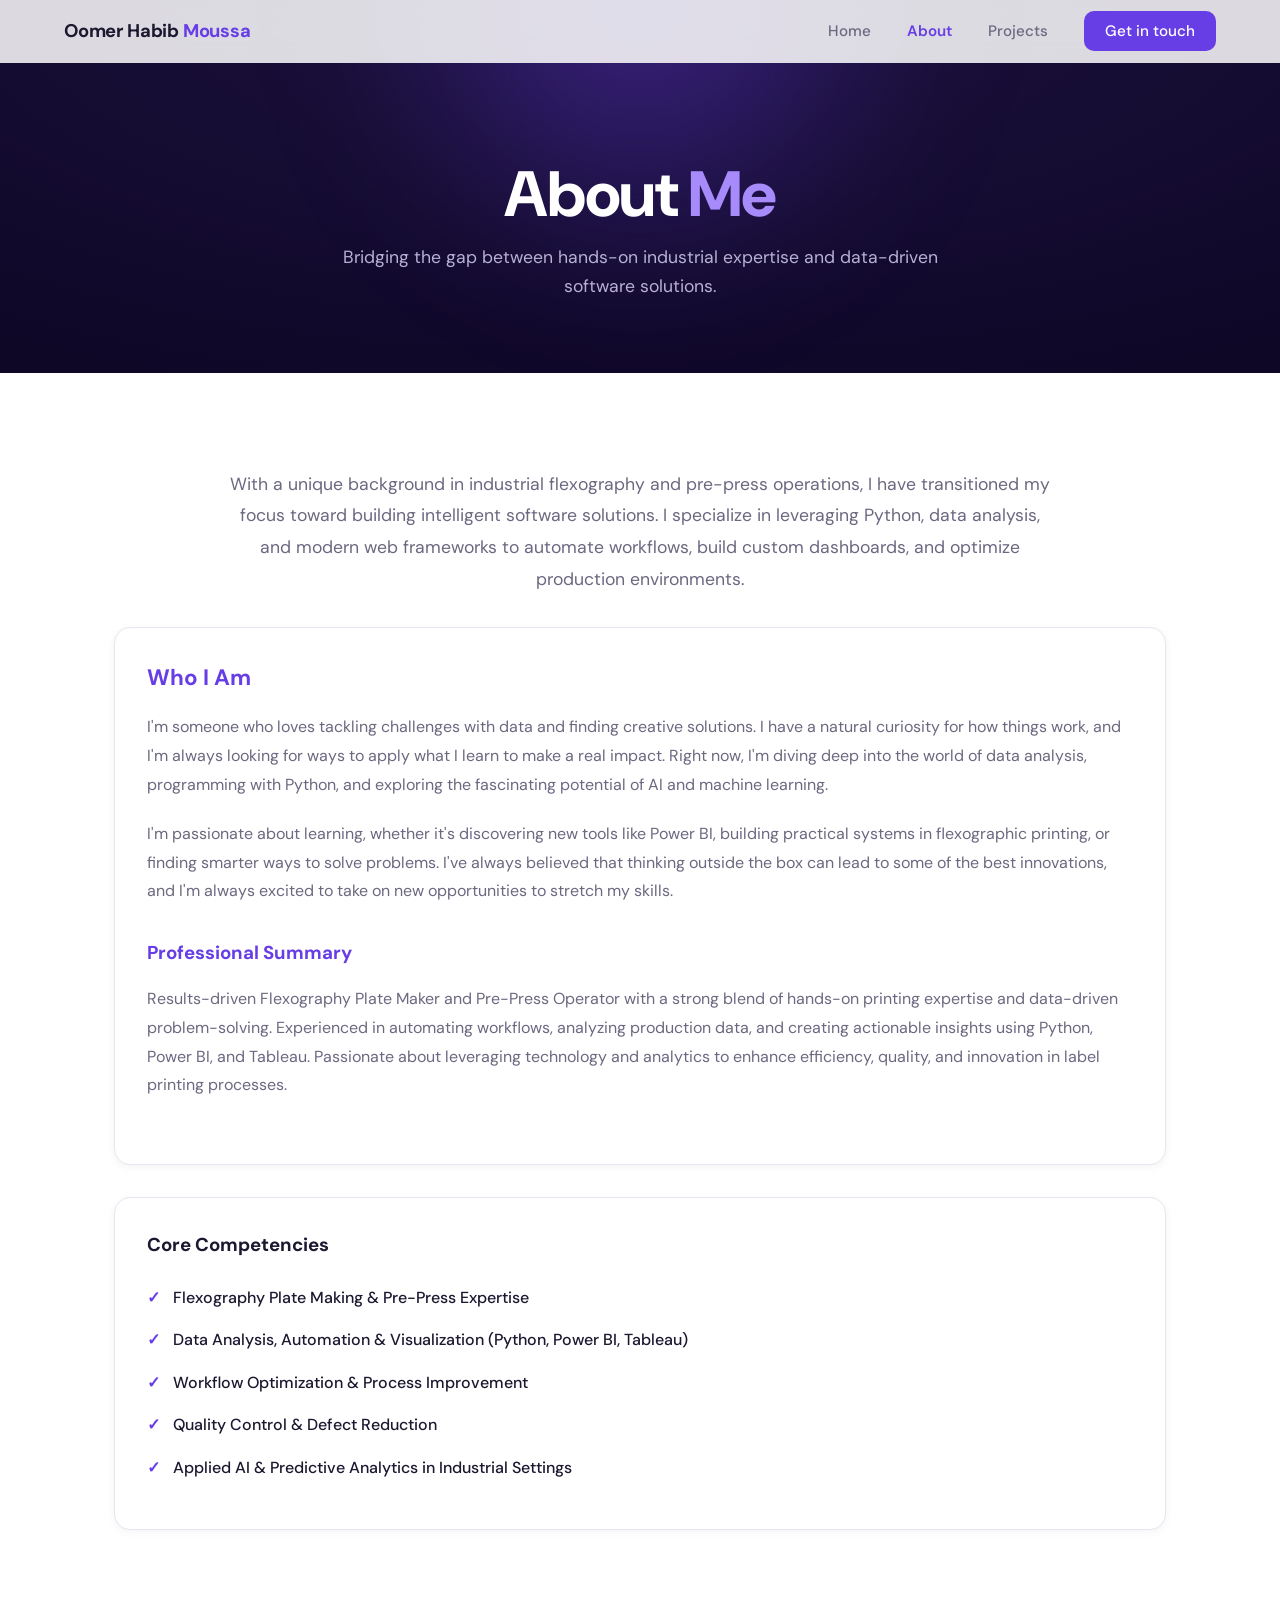
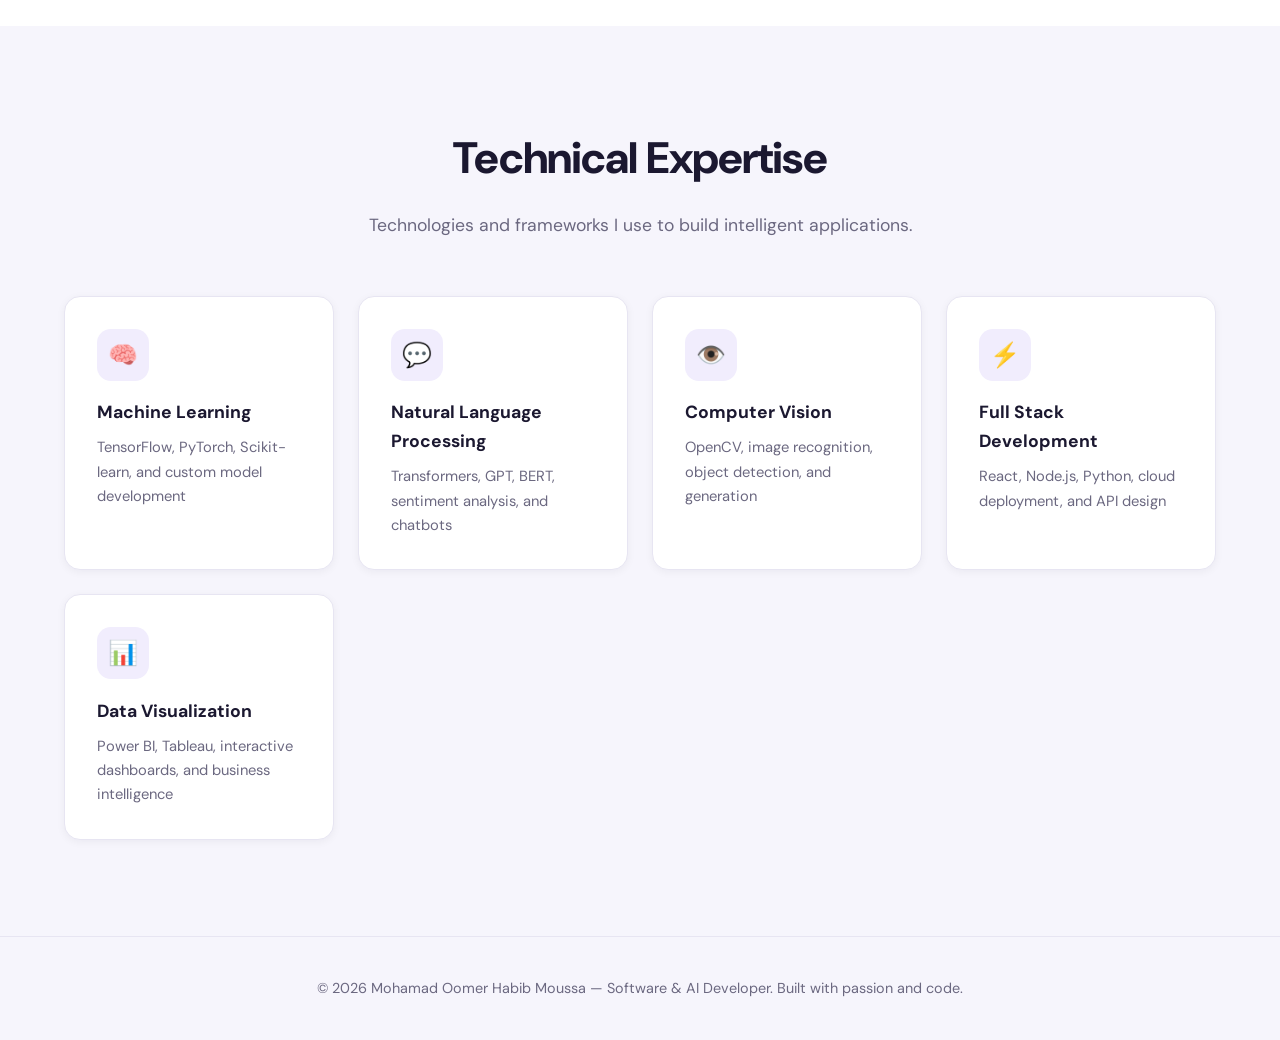
==== about.html @ 8a4f21ca "Split portfolio into three pages with Hostinger-style redesign Restructure the single long page into" ====
<!DOCTYPE html>
<html lang="en">

<head>
    <meta charset="UTF-8">
    <meta name="viewport" content="width=device-width, initial-scale=1.0">
    <title>About — Mohamad Oomer Habib Moussa</title>
    <link rel="preconnect" href="https://fonts.googleapis.com">
    <link rel="preconnect" href="https://fonts.gstatic.com" crossorigin>
    <link href="https://fonts.googleapis.com/css2?family=DM+Sans:opsz,wght@9..40,400;9..40,500;9..40,600;9..40,700;9..40,800&display=swap"
        rel="stylesheet">
    <link rel="stylesheet" href="styles.css">
</head>

<body>
    <!-- Navigation -->
    <nav id="navbar">
        <a href="index.html" class="logo">Oomer Habib <span>Moussa</span></a>
        <ul class="nav-links" id="navLinks">
            <li><a href="index.html">Home</a></li>
            <li><a href="about.html" class="active">About</a></li>
            <li><a href="projects.html">Projects</a></li>
            <li><a href="index.html#contact" class="nav-cta">Get in touch</a></li>
        </ul>
        <button class="mobile-menu-btn" id="mobileMenuBtn">☰</button>
    </nav>

    <!-- Page Header -->
    <header class="page-hero">
        <div class="page-hero-content">
            <h1>About <span class="gradient-text" style="color:#a78bfa;-webkit-text-fill-color:#a78bfa;">Me</span></h1>
            <p>Bridging the gap between hands-on industrial expertise and data-driven software solutions.</p>
        </div>
    </header>

    <!-- About Section -->
    <section class="section" id="about">
        <div class="reveal" style="text-align: center; max-width: 820px; margin: 0 auto 1rem;">
            <p style="font-size: 1.1rem; color: var(--text-secondary); line-height: 1.8;">
                With a unique background in industrial flexography and pre-press operations, I have transitioned my focus toward building intelligent software solutions. I specialize in leveraging Python, data analysis, and modern web frameworks to automate workflows, build custom dashboards, and optimize production environments.
            </p>
        </div>

        <div class="about-container reveal"
            style="grid-template-columns: 1fr; border: 1px solid var(--border); padding: 2rem; border-radius: var(--radius); background: var(--bg-card); box-shadow: var(--shadow-sm);">
            <div class="about-text" style="text-align: left;">
                <h3 style="color: var(--primary); margin-bottom: 1rem; font-size: 1.4rem;">Who I Am</h3>
                <p>I'm someone who loves tackling challenges with data and finding creative solutions. I have a natural
                    curiosity for how things work, and I'm always looking for ways to apply what I learn to make a real
                    impact. Right now, I'm diving deep into the world of data analysis, programming with Python, and
                    exploring the fascinating potential of AI and machine learning.</p>

                <p>I'm passionate about learning, whether it's discovering new tools like Power BI, building practical
                    systems in flexographic printing, or finding smarter ways to solve problems. I've always believed
                    that thinking outside the box can lead to some of the best innovations, and I'm always excited to
                    take on new opportunities to stretch my skills.</p>

                <div class="about-summary" style="margin-top: 2rem; background: transparent; border: none; padding: 0; box-shadow: none;">
                    <h3 style="color: var(--primary); margin-bottom: 1rem;">Professional Summary</h3>
                    <p style="margin-bottom: 0;">Results-driven Flexography Plate Maker and Pre-Press Operator with a
                        strong blend of hands-on printing expertise and data-driven problem-solving. Experienced in
                        automating workflows, analyzing production data, and creating actionable insights using Python,
                        Power BI, and Tableau. Passionate about leveraging technology and analytics to enhance
                        efficiency, quality, and innovation in label printing processes.</p>
                </div>
            </div>
        </div>

        <div class="about-competencies reveal" style="text-align: left; margin-top: 2rem;">
            <ul class="competencies-list">
                <h3 style="color: var(--text-primary); margin-bottom: 1.5rem;">Core Competencies</h3>
                <li>Flexography Plate Making &amp; Pre-Press Expertise</li>
                <li>Data Analysis, Automation &amp; Visualization (Python, Power BI, Tableau)</li>
                <li>Workflow Optimization &amp; Process Improvement</li>
                <li>Quality Control &amp; Defect Reduction</li>
                <li>Applied AI &amp; Predictive Analytics in Industrial Settings</li>
            </ul>
        </div>
    </section>

    <!-- Skills Section -->
    <section class="section section-alt" id="skills" style="max-width: none;">
        <div style="max-width: 1180px; margin: 0 auto;">
            <div class="section-header reveal">
                <h2 class="section-title">Technical Expertise</h2>
                <p class="section-subtitle">
                    Technologies and frameworks I use to build intelligent applications.
                </p>
            </div>

            <div class="skills-grid">
                <div class="skill-card reveal">
                    <div class="skill-icon">🧠</div>
                    <h3 class="skill-name">Machine Learning</h3>
                    <p class="skill-desc">TensorFlow, PyTorch, Scikit-learn, and custom model development</p>
                </div>
                <div class="skill-card reveal">
                    <div class="skill-icon">💬</div>
                    <h3 class="skill-name">Natural Language Processing</h3>
                    <p class="skill-desc">Transformers, GPT, BERT, sentiment analysis, and chatbots</p>
                </div>
                <div class="skill-card reveal">
                    <div class="skill-icon">👁️</div>
                    <h3 class="skill-name">Computer Vision</h3>
                    <p class="skill-desc">OpenCV, image recognition, object detection, and generation</p>
                </div>
                <div class="skill-card reveal">
                    <div class="skill-icon">⚡</div>
                    <h3 class="skill-name">Full Stack Development</h3>
                    <p class="skill-desc">React, Node.js, Python, cloud deployment, and API design</p>
                </div>
                <div class="skill-card reveal">
                    <div class="skill-icon">📊</div>
                    <h3 class="skill-name">Data Visualization</h3>
                    <p class="skill-desc">Power BI, Tableau, interactive dashboards, and business intelligence</p>
                </div>
                <div class="skill-card reveal">
                    <div class="skill-icon">🤖</div>
                    <h3 class="skill-name">AI Automation</h3>
                    <p class="skill-desc">Claude MCP, Agentic Workflows, LLM integrations, and custom tool use</p>
                </div>
            </div>
        </div>
    </section>

    <!-- Footer -->
    <footer>
        <p>© 2026 Mohamad Oomer Habib Moussa — Software &amp; AI Developer. Built with passion and code.</p>
    </footer>

    <script src="main.js"></script>
</body>

</html>
---- styles.css ----
* {
    margin: 0;
    padding: 0;
    box-sizing: border-box;
}

:root {
    /* Hostinger-inspired purple palette */
    --primary-rgb: 103, 61, 230;
    --primary: #673de6;
    --primary-hover: #5a32cc;
    --primary-soft: #f1edfd;
    --violet-deep: #2f1c6a;
    --violet-night: #0e0726;
    --accent: #8c6ff0;
    --bg: #ffffff;
    --bg-alt: #f6f5fc;
    --bg-card: #ffffff;
    --text-primary: #1b1830;
    --text-secondary: #6b6880;
    --border: #e7e5f2;
    --shadow-sm: 0 2px 8px rgba(27, 24, 48, 0.05);
    --shadow-md: 0 10px 30px rgba(47, 28, 106, 0.08);
    --shadow-lg: 0 20px 50px rgba(47, 28, 106, 0.14);
    --radius: 16px;
}

html {
    scroll-behavior: smooth;
}

body {
    font-family: 'DM Sans', -apple-system, BlinkMacSystemFont, 'Segoe UI', Roboto, sans-serif;
    background: var(--bg);
    color: var(--text-primary);
    line-height: 1.65;
    overflow-x: hidden;
    -webkit-font-smoothing: antialiased;
}

/* Navigation */
nav {
    position: fixed;
    top: 0;
    width: 100%;
    padding: 1rem 5%;
    background: rgba(255, 255, 255, 0.85);
    backdrop-filter: blur(12px);
    -webkit-backdrop-filter: blur(12px);
    border-bottom: 1px solid transparent;
    z-index: 1000;
    display: flex;
    justify-content: space-between;
    align-items: center;
    transition: box-shadow 0.3s ease, border-color 0.3s ease;
}

.logo {
    font-size: 1.15rem;
    font-weight: 700;
    color: var(--text-primary);
    letter-spacing: -0.01em;
    text-decoration: none;
}

.logo span {
    color: var(--primary);
}

.nav-links {
    display: flex;
    gap: 2.25rem;
    list-style: none;
    align-items: center;
}

.nav-links a {
    color: var(--text-secondary);
    text-decoration: none;
    font-weight: 500;
    font-size: 0.95rem;
    transition: color 0.2s;
    position: relative;
}

.nav-links a:hover {
    color: var(--primary);
}

.nav-links a.active {
    color: var(--primary);
    font-weight: 600;
}

.nav-links a.nav-cta,
.nav-links a.nav-cta.active {
    background: var(--primary);
    color: #fff;
    padding: 0.6rem 1.3rem;
    border-radius: 10px;
    transition: background 0.2s, transform 0.2s;
}

.nav-links a.nav-cta:hover {
    background: var(--primary-hover);
    color: #fff;
    transform: translateY(-1px);
}

.mobile-menu-btn {
    display: none;
    background: none;
    border: none;
    color: var(--text-primary);
    font-size: 1.5rem;
    cursor: pointer;
}

/* Hero Section */
.hero {
    position: relative;
    min-height: 100vh;
    display: flex;
    align-items: center;
    justify-content: center;
    padding: 8rem 5% 5rem;
    text-align: center;
    background: radial-gradient(120% 90% at 50% 0%, #1d123f 0%, var(--violet-night) 55%, #0a0520 100%);
    overflow: hidden;
}

.hero::before,
.hero::after {
    content: '';
    position: absolute;
    border-radius: 50%;
    filter: blur(80px);
    pointer-events: none;
}

.hero::before {
    width: 50vw;
    height: 50vw;
    top: -15vw;
    left: -10vw;
    background: radial-gradient(circle, rgba(103, 61, 230, 0.55) 0%, transparent 70%);
}

.hero::after {
    width: 40vw;
    height: 40vw;
    bottom: -18vw;
    right: -8vw;
    background: radial-gradient(circle, rgba(140, 111, 240, 0.35) 0%, transparent 70%);
}

.hero-content {
    max-width: 820px;
    position: relative;
    z-index: 1;
}

/* Compact page header (sub-pages) */
.page-hero {
    position: relative;
    padding: 10rem 5% 4.5rem;
    text-align: center;
    background: radial-gradient(120% 150% at 50% 0%, #1d123f 0%, var(--violet-night) 75%);
    overflow: hidden;
}

.page-hero::before {
    content: '';
    position: absolute;
    width: 45vw;
    height: 45vw;
    top: -22vw;
    left: 50%;
    transform: translateX(-50%);
    background: radial-gradient(circle, rgba(103, 61, 230, 0.45) 0%, transparent 70%);
    filter: blur(70px);
    pointer-events: none;
}

.page-hero-content {
    position: relative;
    z-index: 1;
    max-width: 760px;
    margin: 0 auto;
}

.page-hero h1 {
    margin-bottom: 0.85rem;
}

.page-hero p {
    color: #b7b1d4;
    font-size: 1.1rem;
    max-width: 600px;
    margin: 0 auto;
}

.badge {
    display: inline-flex;
    align-items: center;
    gap: 0.5rem;
    padding: 0.45rem 1.1rem;
    background: rgba(255, 255, 255, 0.08);
    border: 1px solid rgba(255, 255, 255, 0.18);
    border-radius: 50px;
    font-size: 0.85rem;
    font-weight: 500;
    color: #d9d3f7;
    margin-bottom: 1.75rem;
    animation: fadeInUp 0.8s ease;
}

.badge::before {
    content: '';
    width: 8px;
    height: 8px;
    border-radius: 50%;
    background: #4ade80;
    box-shadow: 0 0 0 4px rgba(74, 222, 128, 0.2);
    animation: pulse 2s infinite;
}

@keyframes pulse {
    0%, 100% { opacity: 1; }
    50% { opacity: 0.5; }
}

h1 {
    font-size: clamp(2.25rem, 5vw, 4rem);
    font-weight: 800;
    line-height: 1.08;
    letter-spacing: -0.02em;
    margin-bottom: 1.5rem;
    color: #ffffff;
    animation: fadeInUp 0.8s ease 0.15s both;
    position: relative;
    z-index: 1;
}

.hero h1 .gradient-text {
    background: linear-gradient(90deg, #a78bfa, #c4b5fd);
    -webkit-background-clip: text;
    background-clip: text;
    -webkit-text-fill-color: transparent;
    color: #a78bfa;
    display: block;
    margin-top: 0.4rem;
}

.gradient-text {
    color: var(--primary);
}

.hero-subtitle {
    font-size: clamp(1.05rem, 2vw, 1.3rem);
    color: #b7b1d4;
    max-width: 620px;
    margin: 0 auto 2.5rem;
    animation: fadeInUp 0.8s ease 0.3s both;
}

.cta-buttons {
    display: flex;
    gap: 1rem;
    justify-content: center;
    flex-wrap: wrap;
    animation: fadeInUp 0.8s ease 0.45s both;
}

.btn {
    padding: 0.95rem 2rem;
    border-radius: 12px;
    font-weight: 600;
    letter-spacing: 0;
    text-decoration: none;
    transition: all 0.25s ease;
    cursor: pointer;
    border: 1.5px solid transparent;
    font-size: 0.98rem;
    display: inline-flex;
    align-items: center;
    gap: 0.5rem;
    position: relative;
    z-index: 1;
}

.btn-primary {
    background: var(--primary);
    color: #fff;
    box-shadow: 0 8px 24px rgba(103, 61, 230, 0.35);
}

.btn-primary:hover {
    transform: translateY(-2px);
    background: var(--primary-hover);
    box-shadow: 0 12px 30px rgba(103, 61, 230, 0.45);
}

/* Light-background variant of the secondary button */
.btn-secondary {
    background: var(--primary-soft);
    color: var(--primary);
    border: 1.5px solid var(--border);
}

.btn-secondary:hover {
    background: #fff;
    border-color: var(--primary);
}

/* On dark backgrounds (hero / contact card) */
.hero .btn-secondary,
.contact-box .btn-secondary {
    background: rgba(255, 255, 255, 0.08);
    color: #fff;
    border: 1.5px solid rgba(255, 255, 255, 0.25);
}

.hero .btn-secondary:hover,
.contact-box .btn-secondary:hover {
    background: rgba(255, 255, 255, 0.18);
    border-color: rgba(255, 255, 255, 0.5);
}

@keyframes fadeInUp {
    0% {
        opacity: 0;
        transform: translateY(40px);
    }

    100% {
        opacity: 1;
        transform: translateY(0);
    }
}

@keyframes scaleUp {
    0% {
        opacity: 0;
        transform: scale(0.9);
    }

    100% {
        opacity: 1;
        transform: scale(1);
    }
}

/* Sections */
.section {
    padding: 6rem 5%;
    max-width: 1180px;
    margin: 0 auto;
}

.section-alt {
    background: var(--bg-alt);
}

.section-header {
    text-align: center;
    margin-bottom: 3.5rem;
}

.section-title {
    font-size: clamp(1.9rem, 4vw, 2.75rem);
    font-weight: 800;
    letter-spacing: -0.02em;
    margin-bottom: 1rem;
    color: var(--text-primary);
}

.section-subtitle {
    color: var(--text-secondary);
    font-size: 1.1rem;
    max-width: 600px;
    margin: 0 auto;
}

/* Projects */
.projects-grid {
    display: grid;
    grid-template-columns: repeat(auto-fit, minmax(330px, 1fr));
    gap: 1.75rem;
}

.project-card {
    background: var(--bg-card);
    border: 1px solid var(--border);
    border-radius: var(--radius);
    overflow: hidden;
    transition: transform 0.25s ease, box-shadow 0.25s ease, border-color 0.25s ease;
    position: relative;
    box-shadow: var(--shadow-sm);
}

.project-card:hover {
    transform: translateY(-6px);
    border-color: rgba(103, 61, 230, 0.35);
    box-shadow: var(--shadow-lg);
}

.project-content {
    padding: 1.75rem;
}

.project-tags {
    display: flex;
    gap: 0.5rem;
    margin-bottom: 1rem;
    flex-wrap: wrap;
}

.tag {
    padding: 0.3rem 0.8rem;
    background: var(--primary-soft);
    border: 1px solid rgba(103, 61, 230, 0.12);
    border-radius: 20px;
    font-size: 0.78rem;
    color: var(--primary);
    font-weight: 600;
}

.tag.ml {
    background: #eef6ff;
    border-color: rgba(37, 99, 235, 0.12);
    color: #2563eb;
}

.tag.nlp {
    background: #fdf0f7;
    border-color: rgba(219, 39, 119, 0.12);
    color: #db2777;
}

.project-title {
    font-size: 1.25rem;
    font-weight: 700;
    margin-bottom: 0.6rem;
    letter-spacing: -0.01em;
}

.project-description {
    color: var(--text-secondary);
    font-size: 0.95rem;
    margin-bottom: 1.5rem;
    line-height: 1.65;
}

.project-links {
    display: flex;
    gap: 1rem;
}

.project-link {
    color: var(--primary);
    text-decoration: none;
    font-weight: 600;
    font-size: 0.92rem;
    display: inline-flex;
    align-items: center;
    gap: 0.35rem;
    transition: gap 0.2s, color 0.2s;
    cursor: pointer;
    background: none;
    border: none;
    font-family: inherit;
}

.project-link:hover {
    color: var(--primary-hover);
    gap: 0.6rem;
}

/* Skills */
.skills-grid {
    display: grid;
    grid-template-columns: repeat(auto-fit, minmax(250px, 1fr));
    gap: 1.5rem;
}

.skill-card {
    background: var(--bg-card);
    border: 1px solid var(--border);
    border-radius: var(--radius);
    padding: 2rem;
    box-shadow: var(--shadow-sm);
    transition: transform 0.25s, box-shadow 0.25s;
}

.skill-card:hover {
    transform: translateY(-4px);
    box-shadow: var(--shadow-md);
}

.skill-icon {
    width: 52px;
    height: 52px;
    background: var(--primary-soft);
    border-radius: 14px;
    display: flex;
    align-items: center;
    justify-content: center;
    font-size: 1.5rem;
    margin-bottom: 1.1rem;
}

.skill-name {
    font-size: 1.1rem;
    font-weight: 700;
    margin-bottom: 0.5rem;
}

.skill-desc {
    color: var(--text-secondary);
    font-size: 0.92rem;
}

/* Contact Section */
.contact {
    text-align: center;
    padding: 6rem 5%;
}

.contact-box {
    position: relative;
    background: radial-gradient(120% 120% at 0% 0%, #3b2480 0%, var(--violet-deep) 45%, var(--violet-night) 100%);
    border: none;
    border-radius: 28px;
    padding: 4.5rem 2.5rem;
    max-width: 760px;
    margin: 0 auto;
    box-shadow: var(--shadow-lg);
    overflow: hidden;
}

.contact-box::after {
    content: '';
    position: absolute;
    width: 30vw;
    height: 30vw;
    top: -10vw;
    right: -8vw;
    background: radial-gradient(circle, rgba(140, 111, 240, 0.4) 0%, transparent 70%);
    filter: blur(50px);
    pointer-events: none;
}

.contact-box > * {
    position: relative;
    z-index: 1;
}

.contact-title {
    font-size: clamp(1.6rem, 3vw, 2.25rem);
    font-weight: 800;
    letter-spacing: -0.02em;
    margin-bottom: 1rem;
    color: #fff;
}

.contact-box .gradient-text {
    background: linear-gradient(90deg, #c4b5fd, #ffffff);
    -webkit-background-clip: text;
    background-clip: text;
    -webkit-text-fill-color: transparent;
    color: #c4b5fd;
}

.contact-text {
    color: #c5bfe0;
    margin-bottom: 2rem;
    max-width: 520px;
    margin-left: auto;
    margin-right: auto;
}

.social-links {
    display: flex;
    gap: 1rem;
    justify-content: center;
    margin-top: 2rem;
}

.social-link {
    width: 48px;
    height: 48px;
    border-radius: 12px;
    background: rgba(255, 255, 255, 0.08);
    border: 1px solid rgba(255, 255, 255, 0.18);
    display: flex;
    align-items: center;
    justify-content: center;
    color: #fff;
    text-decoration: none;
    font-size: 1.2rem;
    transition: all 0.25s;
}

.social-link svg {
    width: 22px;
    height: 22px;
}

.social-link:hover {
    background: #fff;
    border-color: #fff;
    color: var(--violet-deep);
    transform: translateY(-3px);
}

/* Footer */
footer {
    text-align: center;
    padding: 2.5rem;
    color: var(--text-secondary);
    border-top: 1px solid var(--border);
    font-size: 0.9rem;
    background: var(--bg-alt);
}

footer a {
    color: var(--primary);
    text-decoration: none;
}

footer a:hover {
    text-decoration: underline;
}

/* Mobile Responsive */
@media (max-width: 768px) {
    .nav-links {
        display: none;
        position: absolute;
        top: 100%;
        left: 0;
        width: 100%;
        background: #ffffff;
        flex-direction: column;
        padding: 1.5rem 2rem 2rem;
        gap: 1.25rem;
        border-bottom: 1px solid var(--border);
        box-shadow: var(--shadow-md);
    }

    .nav-links a.nav-cta {
        text-align: center;
    }

    .nav-links.active {
        display: flex;
    }

    .mobile-menu-btn {
        display: block;
    }

    .projects-grid {
        grid-template-columns: 1fr;
    }

    .cta-buttons {
        flex-direction: column;
        align-items: center;
    }

    .btn {
        width: 100%;
        max-width: 300px;
        justify-content: center;
    }
}

/* Scroll animations */
.reveal {
    opacity: 0;
    transform: translateY(30px);
    transition: all 0.8s ease;
}

.reveal.active {
    opacity: 1;
    transform: translateY(0);
}

/* Modal Styles */
.modal {
    display: none;
    position: fixed;
    z-index: 2000;
    left: 0;
    top: 0;
    width: 100%;
    height: 100%;
    background-color: rgba(14, 7, 38, 0.55);
    backdrop-filter: blur(6px);
    align-items: center;
    justify-content: center;
}

.modal-content {
    background: var(--bg-card);
    border: 1px solid var(--border);
    border-radius: 20px;
    padding: 2.5rem;
    max-width: 620px;
    width: 90%;
    max-height: 85vh;
    overflow-y: auto;
    position: relative;
    box-shadow: var(--shadow-lg);
    animation: scaleUp 0.35s cubic-bezier(0.175, 0.885, 0.32, 1.275);
}

.modal-content::-webkit-scrollbar {
    width: 8px;
}

.modal-content::-webkit-scrollbar-thumb {
    background: rgba(103, 61, 230, 0.4);
    border-radius: 4px;
}

.close-btn {
    position: absolute;
    top: 1.5rem;
    right: 1.5rem;
    color: var(--text-secondary);
    font-size: 1.5rem;
    cursor: pointer;
    transition: color 0.3s;
    line-height: 1;
}

.close-btn:hover {
    color: var(--text-primary);
}

.modal-title {
    font-size: 1.6rem;
    font-weight: 800;
    letter-spacing: -0.01em;
    margin-bottom: 0.5rem;
    color: var(--text-primary);
}

.modal-tech {
    font-size: 0.85rem;
    color: var(--primary);
    margin-bottom: 1.5rem;
    font-weight: 600;
}

/* Modal Gallery */
.modal-gallery {
    display: flex;
    gap: 1rem;
    overflow-x: auto;
    margin-bottom: 1.5rem;
    padding-bottom: 0.5rem;
    scroll-snap-type: x mandatory;
}

.modal-gallery img {
    max-height: 400px;
    border-radius: 10px;
    border: 1px solid var(--border);
    object-fit: contain;
    box-shadow: var(--shadow-sm);
    scroll-snap-align: center;
    cursor: zoom-in;
}

.modal-gallery::-webkit-scrollbar {
    height: 8px;
}

.modal-gallery::-webkit-scrollbar-thumb {
    background: rgba(103, 61, 230, 0.4);
    border-radius: 4px;
}

.modal-details {
    color: var(--text-secondary);
    line-height: 1.7;
    margin-bottom: 1.5rem;
}

.modal-features {
    list-style-type: none;
}

.modal-features li {
    position: relative;
    padding-left: 1.6rem;
    margin-bottom: 0.8rem;
    color: var(--text-primary);
}

.modal-features li::before {
    content: '✓';
    position: absolute;
    left: 0;
    color: var(--primary);
    font-weight: 700;
}

/* About Section */
.about-container {
    display: grid;
    grid-template-columns: 1.5fr 1fr;
    gap: 2rem;
    margin-top: 2rem;
}

.about-text p {
    margin-bottom: 1.25rem;
    line-height: 1.8;
    color: var(--text-secondary);
}

.about-summary {
    background: var(--bg-card);
    padding: 2rem;
    border-radius: var(--radius);
    border: 1px solid var(--border);
    margin-bottom: 2rem;
    box-shadow: var(--shadow-sm);
}

.competencies-list {
    list-style: none;
    background: var(--bg-card);
    padding: 2rem;
    border-radius: var(--radius);
    border: 1px solid var(--border);
    box-shadow: var(--shadow-sm);
}

.competencies-list li {
    position: relative;
    padding-left: 1.6rem;
    margin-bottom: 1rem;
    color: var(--text-primary);
    font-weight: 500;
}

.competencies-list li::before {
    content: '✓';
    position: absolute;
    left: 0;
    color: var(--primary);
    font-weight: 700;
}

@media (max-width: 900px) {
    .about-container {
        grid-template-columns: 1fr;
    }
}
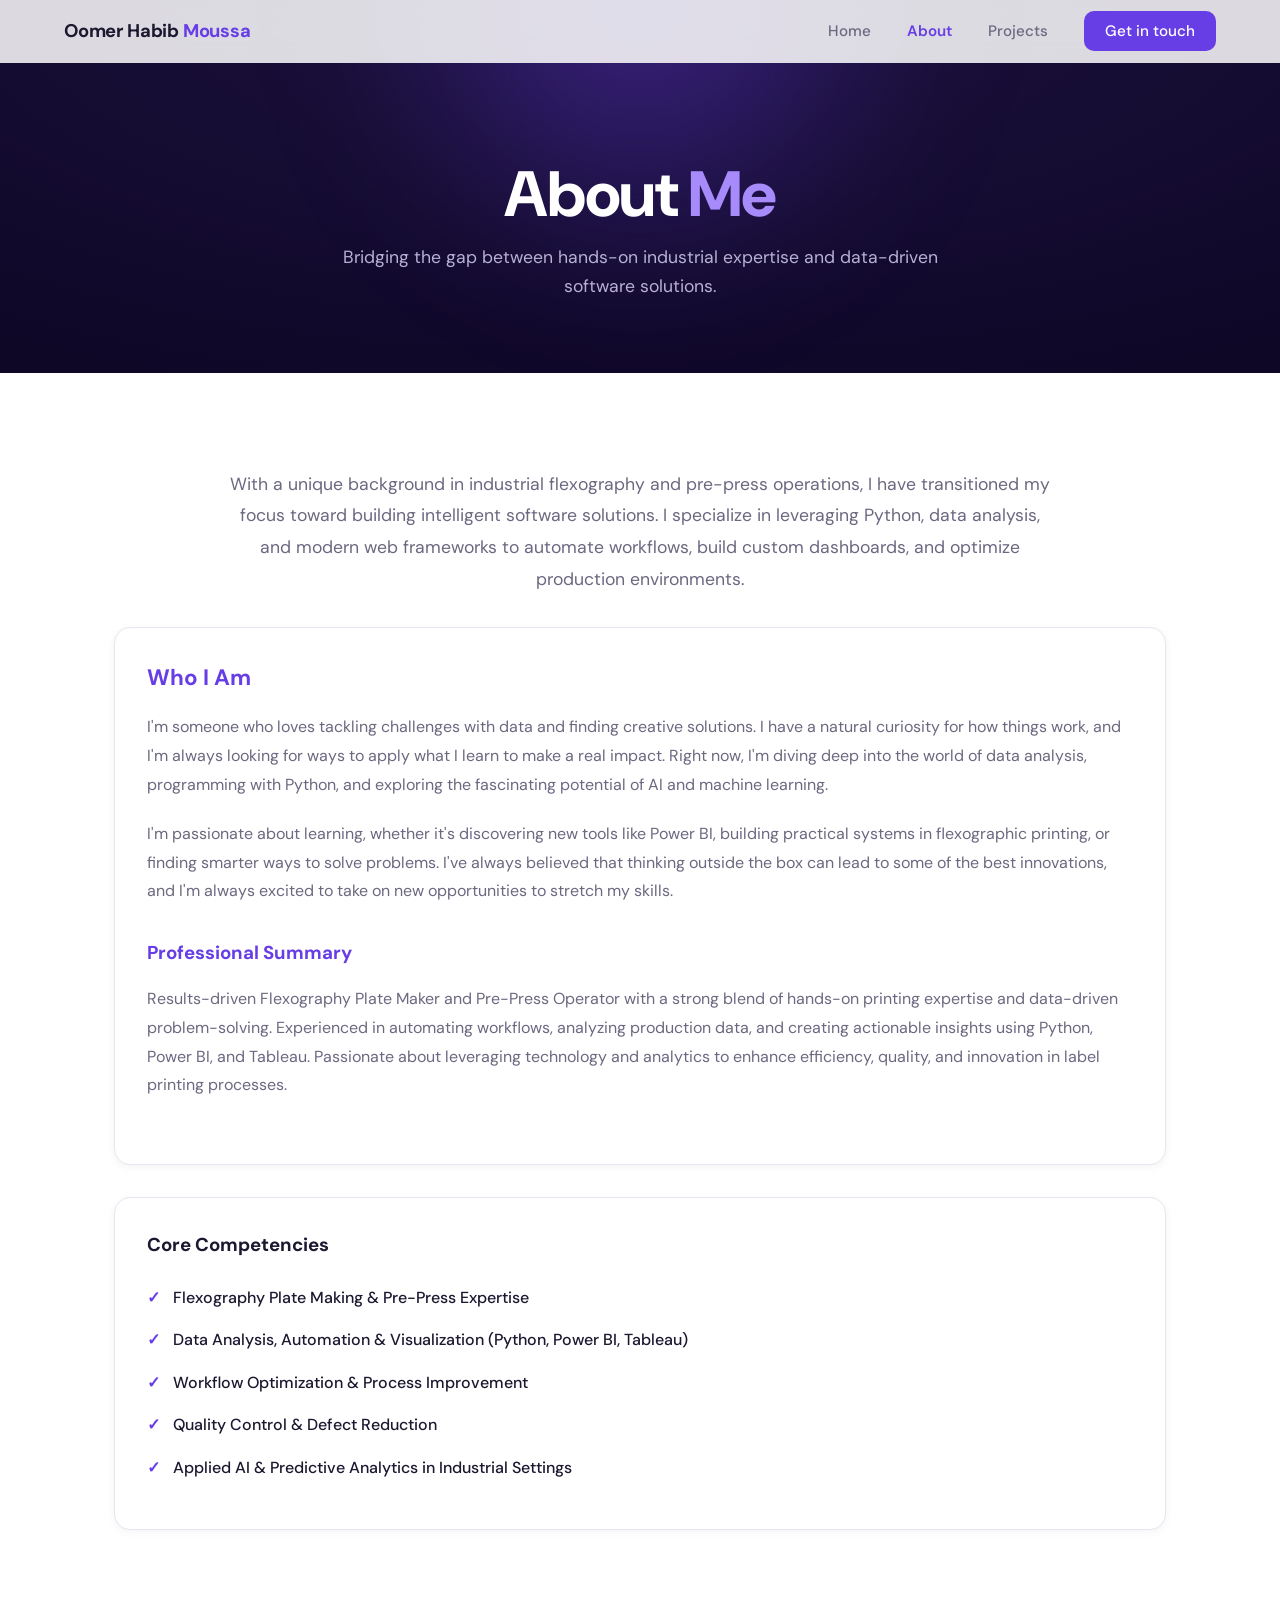
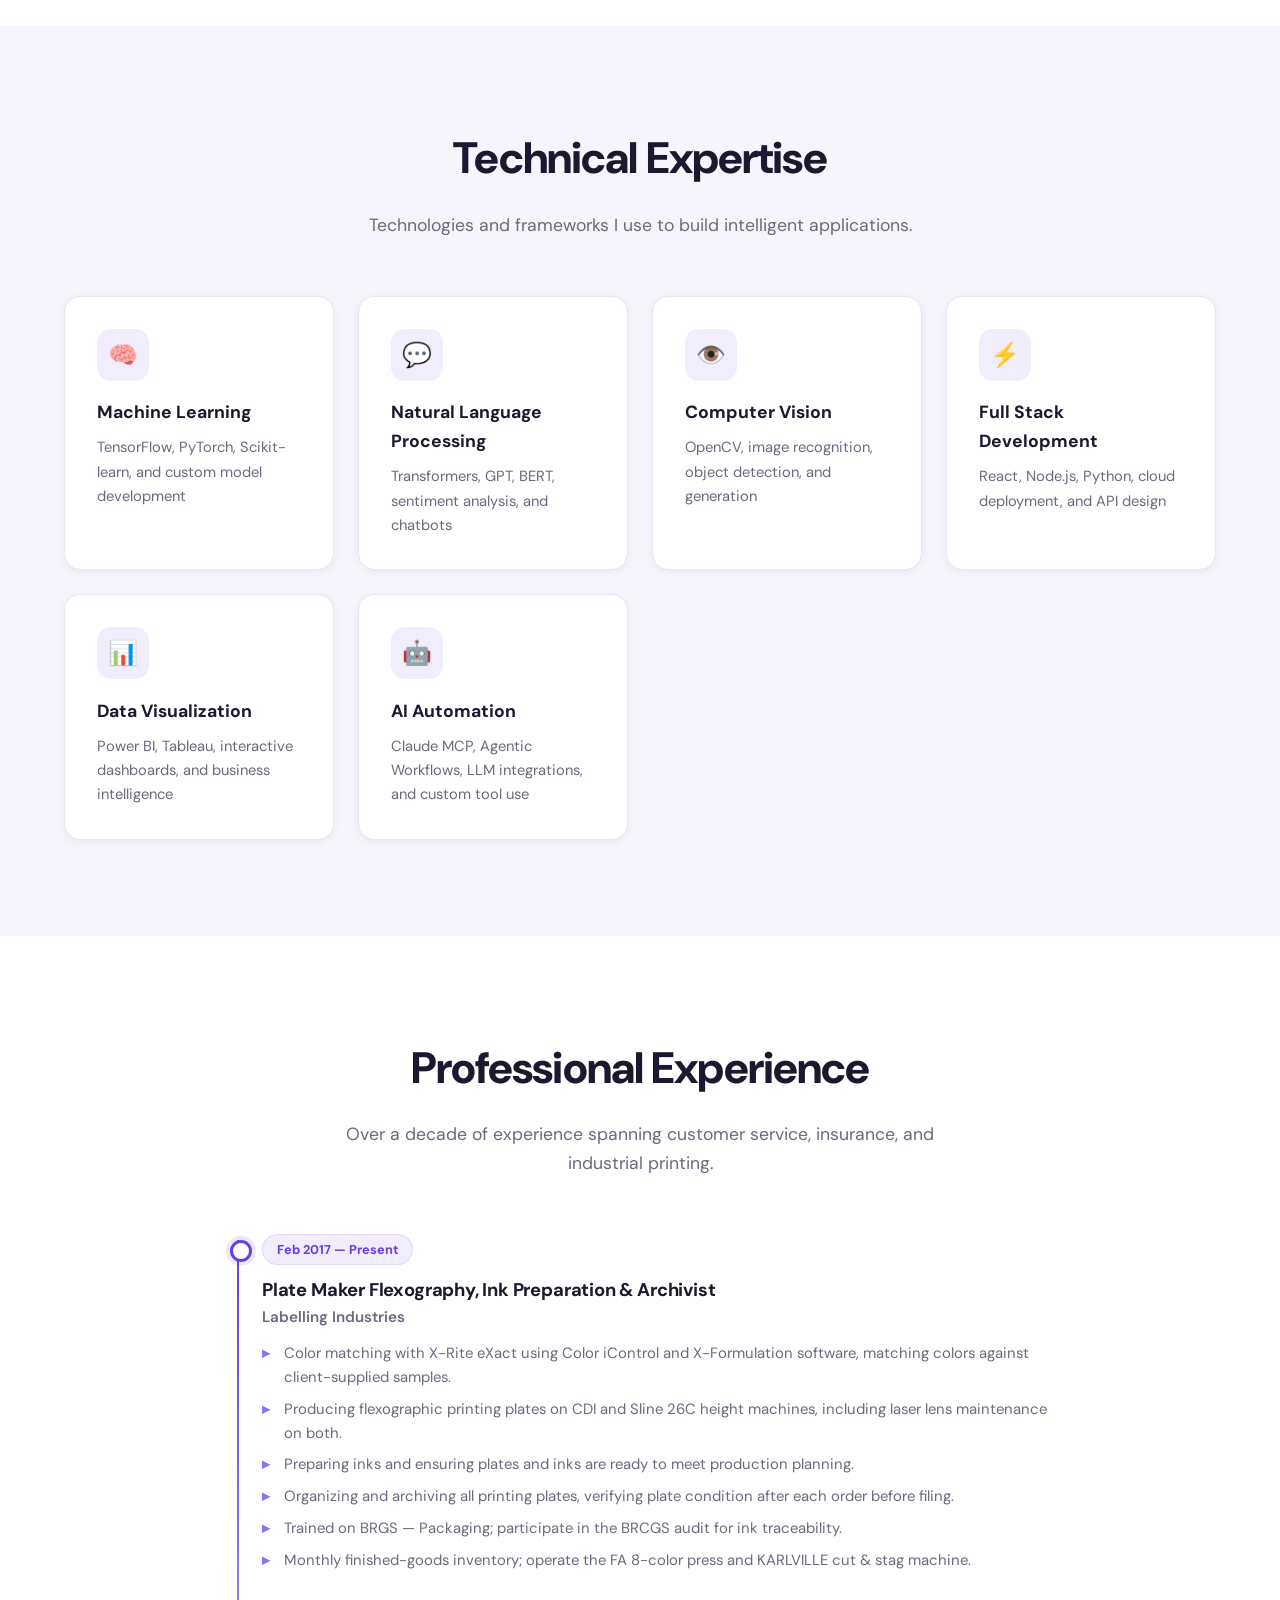
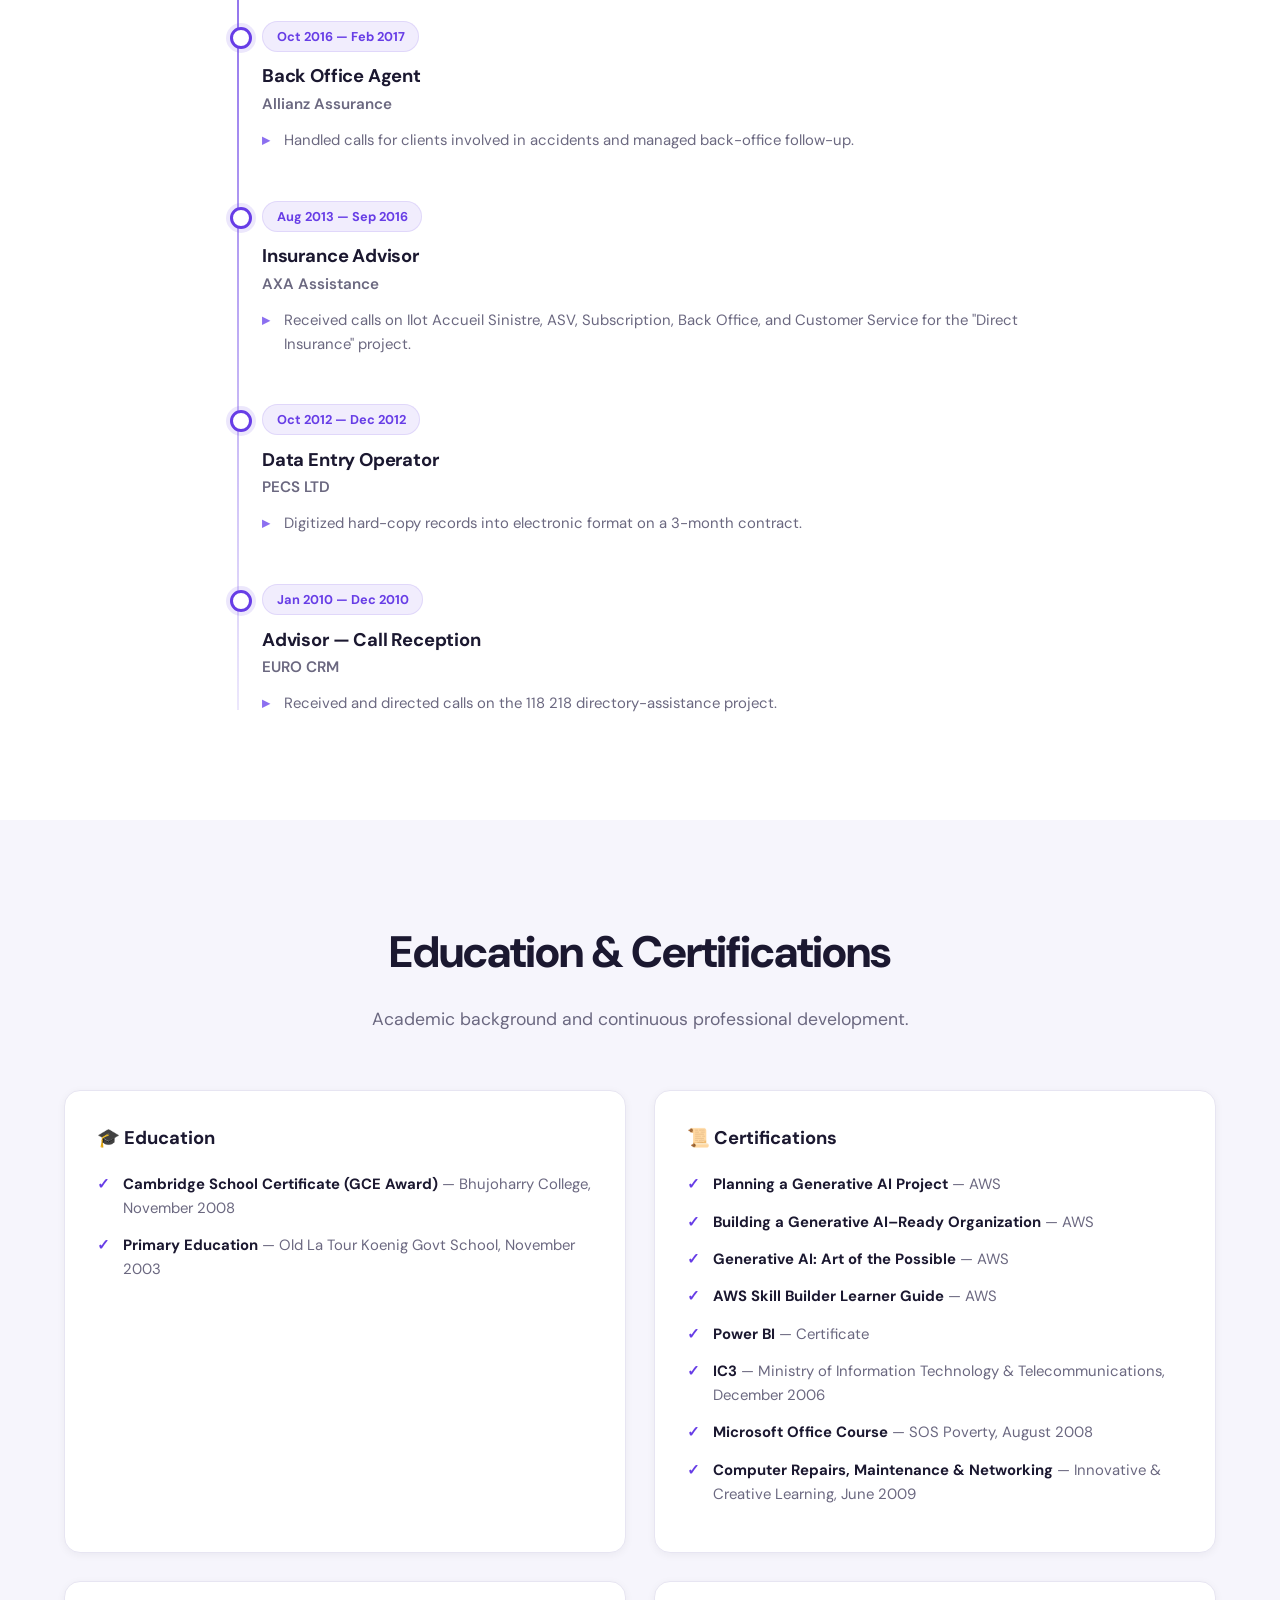
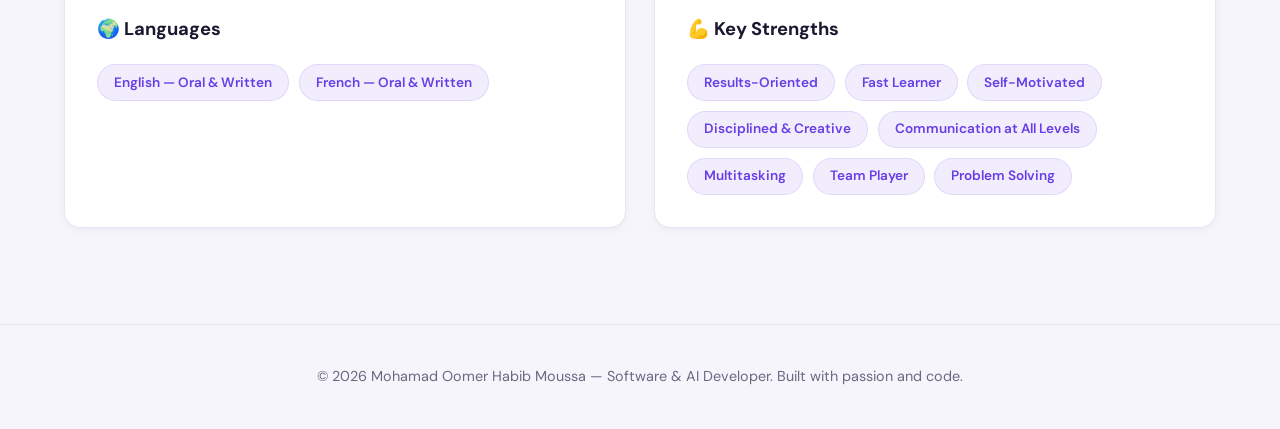
==== commit fc1e9a3d: "Add CV section to About page with experience timeline and certifications Co-Authored-By: Claude Fabl" ====
--- a/about.html
+++ b/about.html
@@ -123,6 +123,126 @@
         </div>
     </section>
 
+    <!-- Experience Section -->
+    <section class="section" id="experience">
+        <div class="section-header reveal">
+            <h2 class="section-title">Professional Experience</h2>
+            <p class="section-subtitle">
+                Over a decade of experience spanning customer service, insurance, and industrial printing.
+            </p>
+        </div>
+
+        <div class="timeline">
+            <div class="timeline-item reveal">
+                <span class="timeline-date">Feb 2017 — Present</span>
+                <h3 class="timeline-role">Plate Maker Flexography, Ink Preparation &amp; Archivist</h3>
+                <p class="timeline-company">Labelling Industries</p>
+                <ul>
+                    <li>Color matching with X-Rite eXact using Color iControl and X-Formulation software, matching colors against client-supplied samples.</li>
+                    <li>Producing flexographic printing plates on CDI and Sline 26C height machines, including laser lens maintenance on both.</li>
+                    <li>Preparing inks and ensuring plates and inks are ready to meet production planning.</li>
+                    <li>Organizing and archiving all printing plates, verifying plate condition after each order before filing.</li>
+                    <li>Trained on BRGS — Packaging; participate in the BRCGS audit for ink traceability.</li>
+                    <li>Monthly finished-goods inventory; operate the FA 8-color press and KARLVILLE cut &amp; stag machine.</li>
+                </ul>
+            </div>
+
+            <div class="timeline-item reveal">
+                <span class="timeline-date">Oct 2016 — Feb 2017</span>
+                <h3 class="timeline-role">Back Office Agent</h3>
+                <p class="timeline-company">Allianz Assurance</p>
+                <ul>
+                    <li>Handled calls for clients involved in accidents and managed back-office follow-up.</li>
+                </ul>
+            </div>
+
+            <div class="timeline-item reveal">
+                <span class="timeline-date">Aug 2013 — Sep 2016</span>
+                <h3 class="timeline-role">Insurance Advisor</h3>
+                <p class="timeline-company">AXA Assistance</p>
+                <ul>
+                    <li>Received calls on Ilot Accueil Sinistre, ASV, Subscription, Back Office, and Customer Service for the "Direct Insurance" project.</li>
+                </ul>
+            </div>
+
+            <div class="timeline-item reveal">
+                <span class="timeline-date">Oct 2012 — Dec 2012</span>
+                <h3 class="timeline-role">Data Entry Operator</h3>
+                <p class="timeline-company">PECS LTD</p>
+                <ul>
+                    <li>Digitized hard-copy records into electronic format on a 3-month contract.</li>
+                </ul>
+            </div>
+
+            <div class="timeline-item reveal">
+                <span class="timeline-date">Jan 2010 — Dec 2010</span>
+                <h3 class="timeline-role">Advisor — Call Reception</h3>
+                <p class="timeline-company">EURO CRM</p>
+                <ul>
+                    <li>Received and directed calls on the 118 218 directory-assistance project.</li>
+                </ul>
+            </div>
+        </div>
+    </section>
+
+    <!-- Education & Certifications -->
+    <section class="section section-alt" id="education" style="max-width: none;">
+        <div style="max-width: 1180px; margin: 0 auto;">
+            <div class="section-header reveal">
+                <h2 class="section-title">Education &amp; Certifications</h2>
+                <p class="section-subtitle">
+                    Academic background and continuous professional development.
+                </p>
+            </div>
+
+            <div class="cv-grid" style="margin-top: 0;">
+                <div class="cv-card reveal">
+                    <h3>🎓 Education</h3>
+                    <ul>
+                        <li><strong>Cambridge School Certificate (GCE Award)</strong> — Bhujoharry College, November 2008</li>
+                        <li><strong>Primary Education</strong> — Old La Tour Koenig Govt School, November 2003</li>
+                    </ul>
+                </div>
+
+                <div class="cv-card reveal">
+                    <h3>📜 Certifications</h3>
+                    <ul>
+                        <li><strong>Planning a Generative AI Project</strong> — AWS</li>
+                        <li><strong>Building a Generative AI–Ready Organization</strong> — AWS</li>
+                        <li><strong>Generative AI: Art of the Possible</strong> — AWS</li>
+                        <li><strong>AWS Skill Builder Learner Guide</strong> — AWS</li>
+                        <li><strong>Power BI</strong> — Certificate</li>
+                        <li><strong>IC3</strong> — Ministry of Information Technology &amp; Telecommunications, December 2006</li>
+                        <li><strong>Microsoft Office Course</strong> — SOS Poverty, August 2008</li>
+                        <li><strong>Computer Repairs, Maintenance &amp; Networking</strong> — Innovative &amp; Creative Learning, June 2009</li>
+                    </ul>
+                </div>
+
+                <div class="cv-card reveal">
+                    <h3>🌍 Languages</h3>
+                    <div class="cv-pills">
+                        <span>English — Oral &amp; Written</span>
+                        <span>French — Oral &amp; Written</span>
+                    </div>
+                </div>
+
+                <div class="cv-card reveal">
+                    <h3>💪 Key Strengths</h3>
+                    <div class="cv-pills">
+                        <span>Results-Oriented</span>
+                        <span>Fast Learner</span>
+                        <span>Self-Motivated</span>
+                        <span>Disciplined &amp; Creative</span>
+                        <span>Communication at All Levels</span>
+                        <span>Multitasking</span>
+                        <span>Team Player</span>
+                        <span>Problem Solving</span>
+                    </div>
+                </div>
+            </div>
+        </div>
+    </section>
+
     <!-- Footer -->
     <footer>
         <p>© 2026 Mohamad Oomer Habib Moussa — Software &amp; AI Developer. Built with passion and code.</p>
--- a/styles.css
+++ b/styles.css
@@ -864,3 +864,163 @@
         grid-template-columns: 1fr;
     }
 }
+
+/* CV / Résumé */
+.timeline {
+    position: relative;
+    max-width: 820px;
+    margin: 0 auto;
+    padding-left: 2rem;
+}
+
+.timeline::before {
+    content: '';
+    position: absolute;
+    left: 7px;
+    top: 6px;
+    bottom: 6px;
+    width: 2px;
+    background: linear-gradient(180deg, var(--primary), rgba(103, 61, 230, 0.12));
+}
+
+.timeline-item {
+    position: relative;
+    padding-bottom: 2.5rem;
+}
+
+.timeline-item:last-child {
+    padding-bottom: 0;
+}
+
+.timeline-item::before {
+    content: '';
+    position: absolute;
+    left: -2rem;
+    top: 6px;
+    width: 16px;
+    height: 16px;
+    border-radius: 50%;
+    background: var(--bg);
+    border: 3px solid var(--primary);
+    box-shadow: 0 0 0 4px rgba(103, 61, 230, 0.12);
+}
+
+.timeline-date {
+    display: inline-block;
+    font-size: 0.8rem;
+    font-weight: 700;
+    color: var(--primary);
+    background: var(--primary-soft);
+    border: 1px solid rgba(103, 61, 230, 0.12);
+    border-radius: 20px;
+    padding: 0.25rem 0.85rem;
+    margin-bottom: 0.6rem;
+}
+
+.timeline-role {
+    font-size: 1.15rem;
+    font-weight: 700;
+    letter-spacing: -0.01em;
+    color: var(--text-primary);
+}
+
+.timeline-company {
+    color: var(--text-secondary);
+    font-weight: 600;
+    font-size: 0.95rem;
+    margin-bottom: 0.75rem;
+}
+
+.timeline-item ul {
+    list-style: none;
+    margin-top: 0.5rem;
+}
+
+.timeline-item ul li {
+    position: relative;
+    padding-left: 1.4rem;
+    margin-bottom: 0.5rem;
+    color: var(--text-secondary);
+    font-size: 0.93rem;
+    line-height: 1.6;
+}
+
+.timeline-item ul li::before {
+    content: '▸';
+    position: absolute;
+    left: 0;
+    color: var(--accent);
+    font-weight: 700;
+}
+
+.cv-grid {
+    display: grid;
+    grid-template-columns: 1fr 1fr;
+    gap: 1.75rem;
+    margin-top: 3.5rem;
+}
+
+.cv-card {
+    background: var(--bg-card);
+    border: 1px solid var(--border);
+    border-radius: var(--radius);
+    padding: 2rem;
+    box-shadow: var(--shadow-sm);
+}
+
+.cv-card h3 {
+    display: flex;
+    align-items: center;
+    gap: 0.6rem;
+    font-size: 1.15rem;
+    font-weight: 700;
+    margin-bottom: 1.25rem;
+    color: var(--text-primary);
+}
+
+.cv-card ul {
+    list-style: none;
+}
+
+.cv-card ul li {
+    position: relative;
+    padding-left: 1.6rem;
+    margin-bottom: 0.85rem;
+    color: var(--text-secondary);
+    font-size: 0.93rem;
+    line-height: 1.6;
+}
+
+.cv-card ul li::before {
+    content: '✓';
+    position: absolute;
+    left: 0;
+    color: var(--primary);
+    font-weight: 700;
+}
+
+.cv-card ul li strong {
+    color: var(--text-primary);
+}
+
+.cv-pills {
+    display: flex;
+    flex-wrap: wrap;
+    gap: 0.6rem;
+}
+
+.cv-pills span {
+    padding: 0.4rem 1rem;
+    background: var(--primary-soft);
+    border: 1px solid rgba(103, 61, 230, 0.12);
+    border-radius: 20px;
+    font-size: 0.85rem;
+    color: var(--primary);
+    font-weight: 600;
+}
+
+@media (max-width: 768px) {
+    .cv-grid {
+        grid-template-columns: 1fr;
+    }
+}
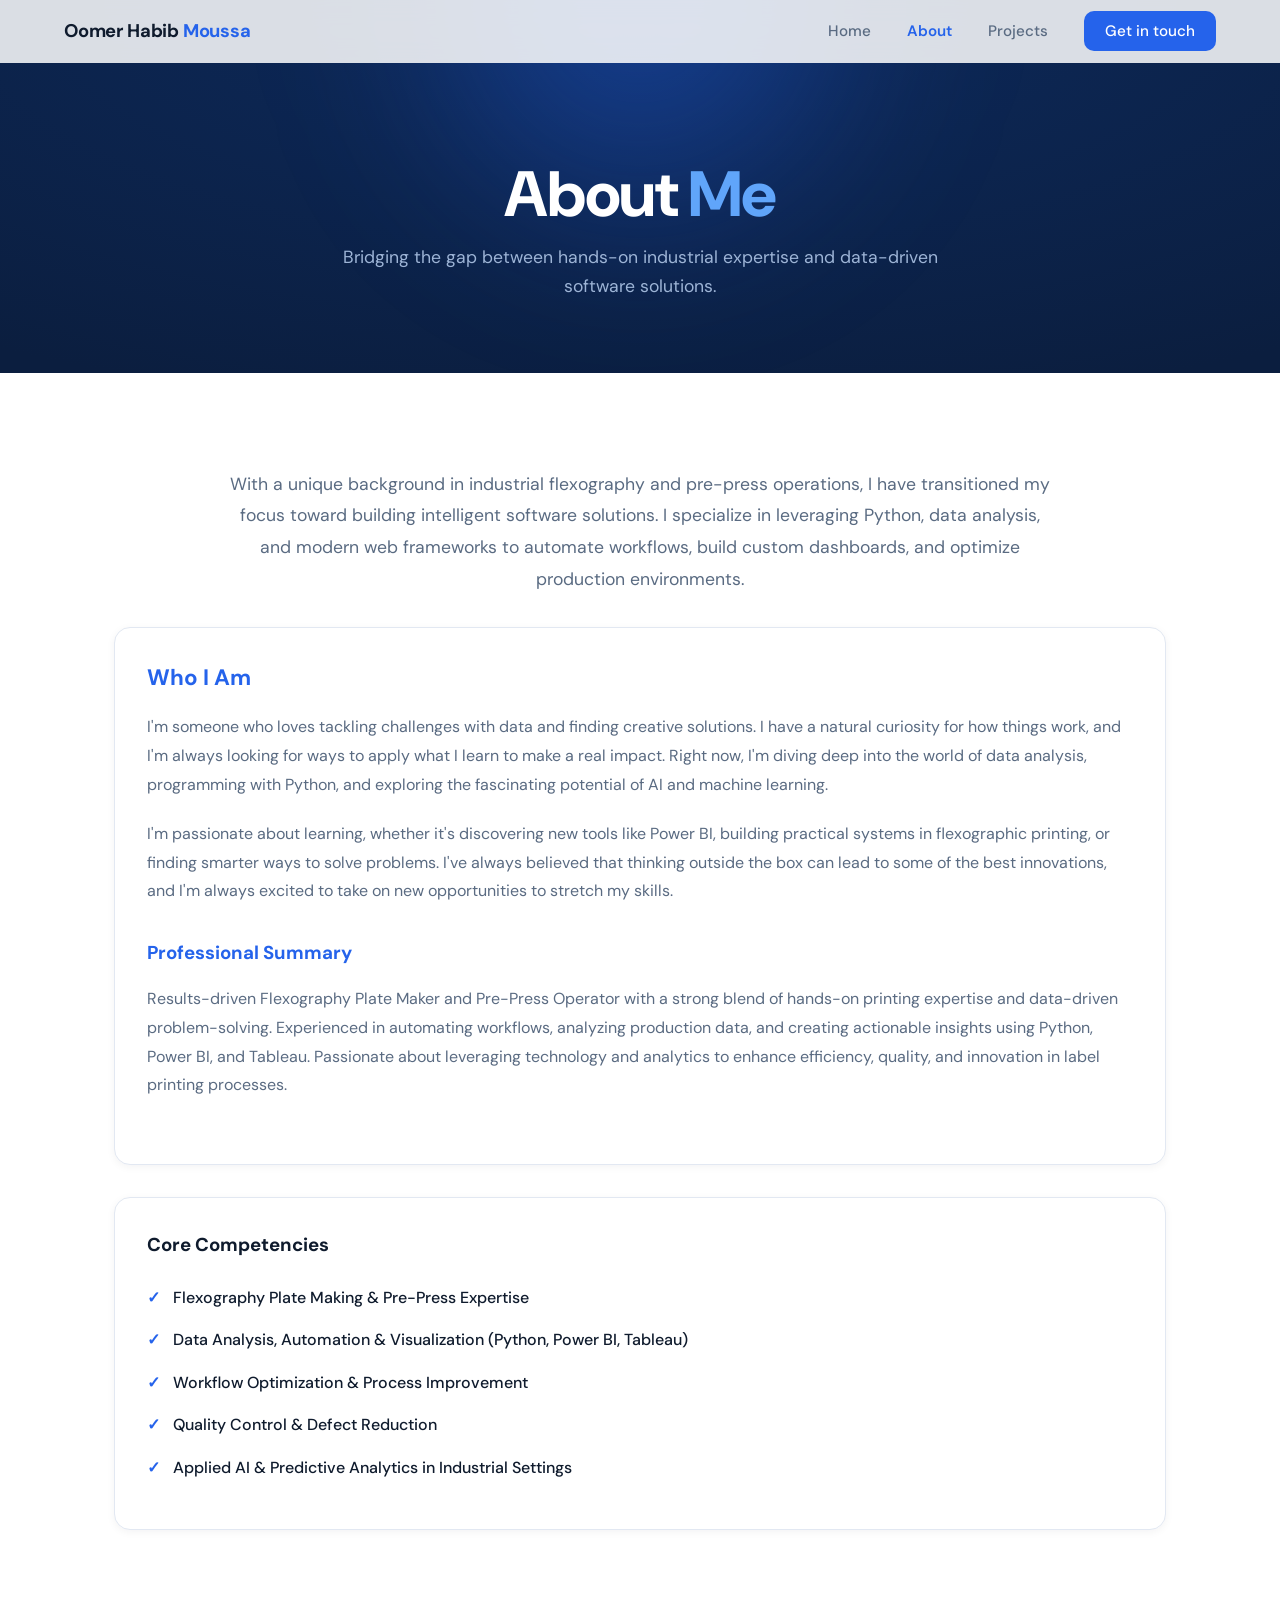
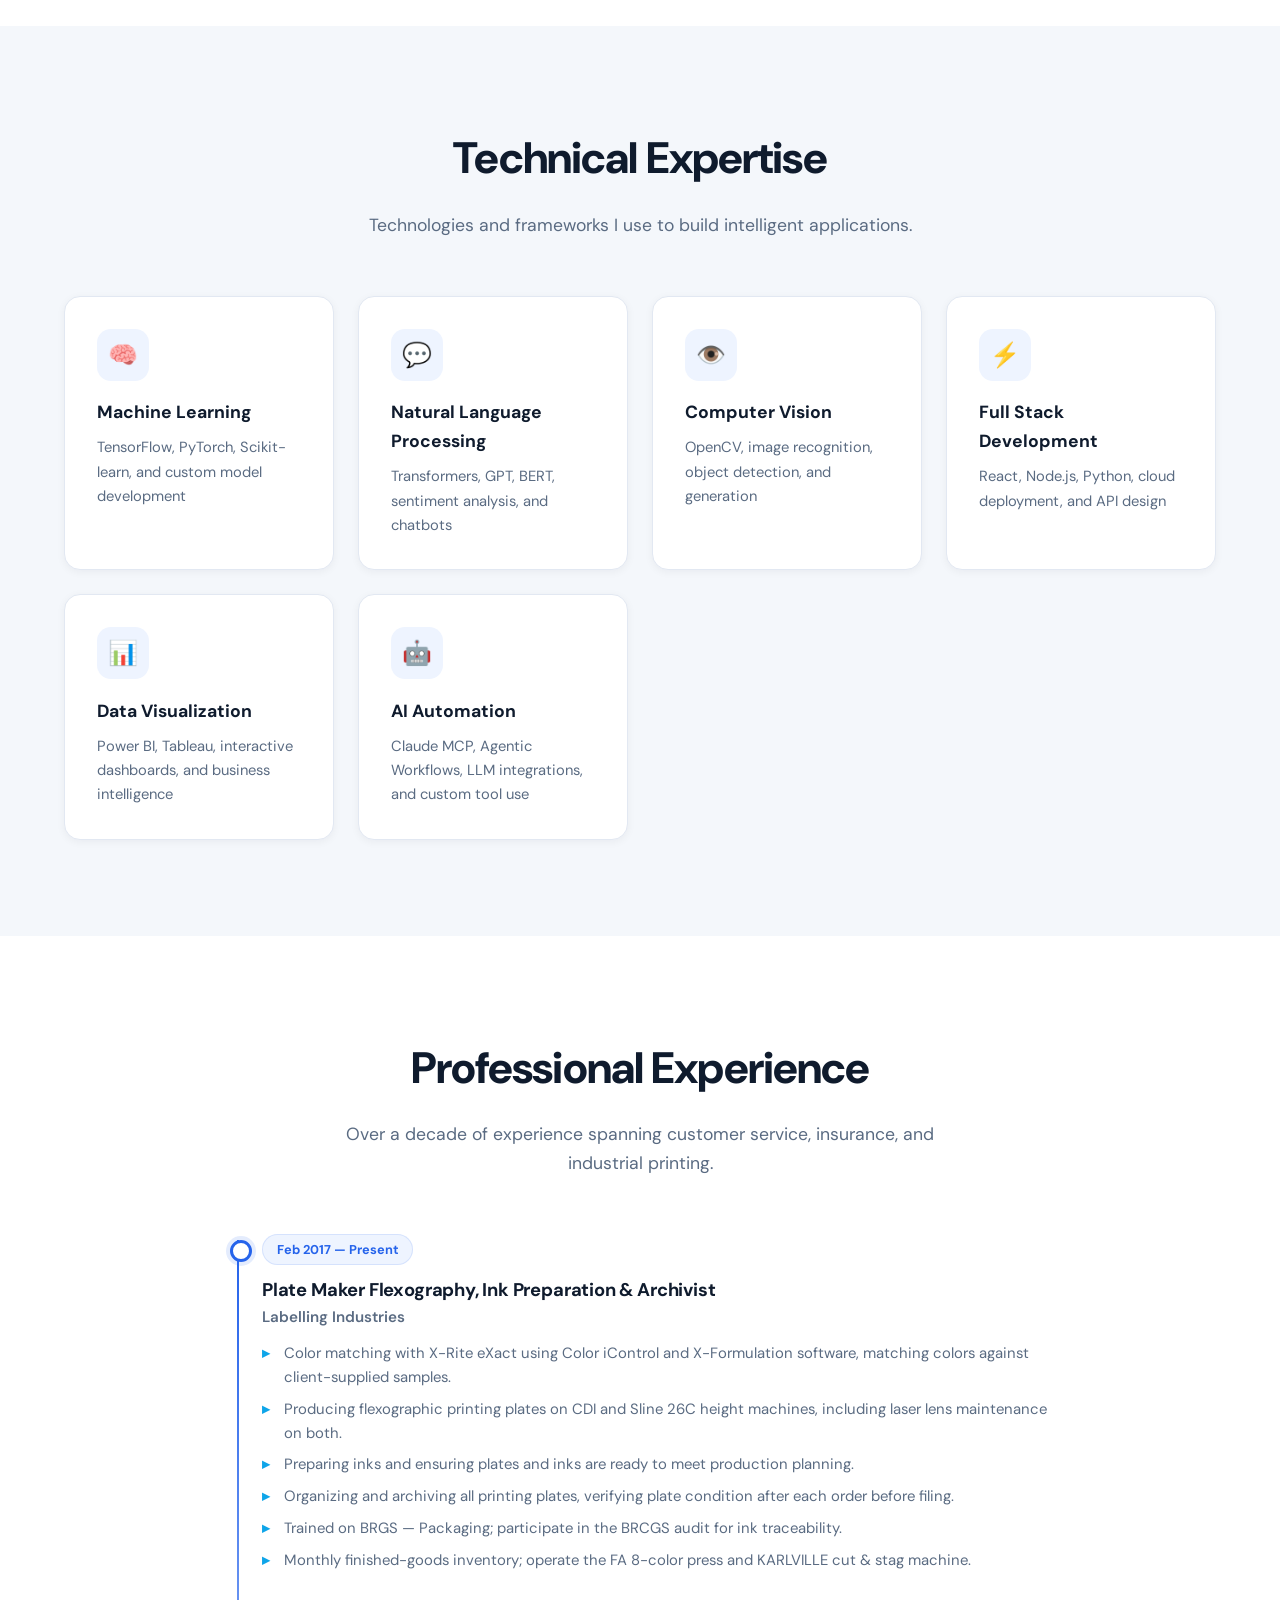
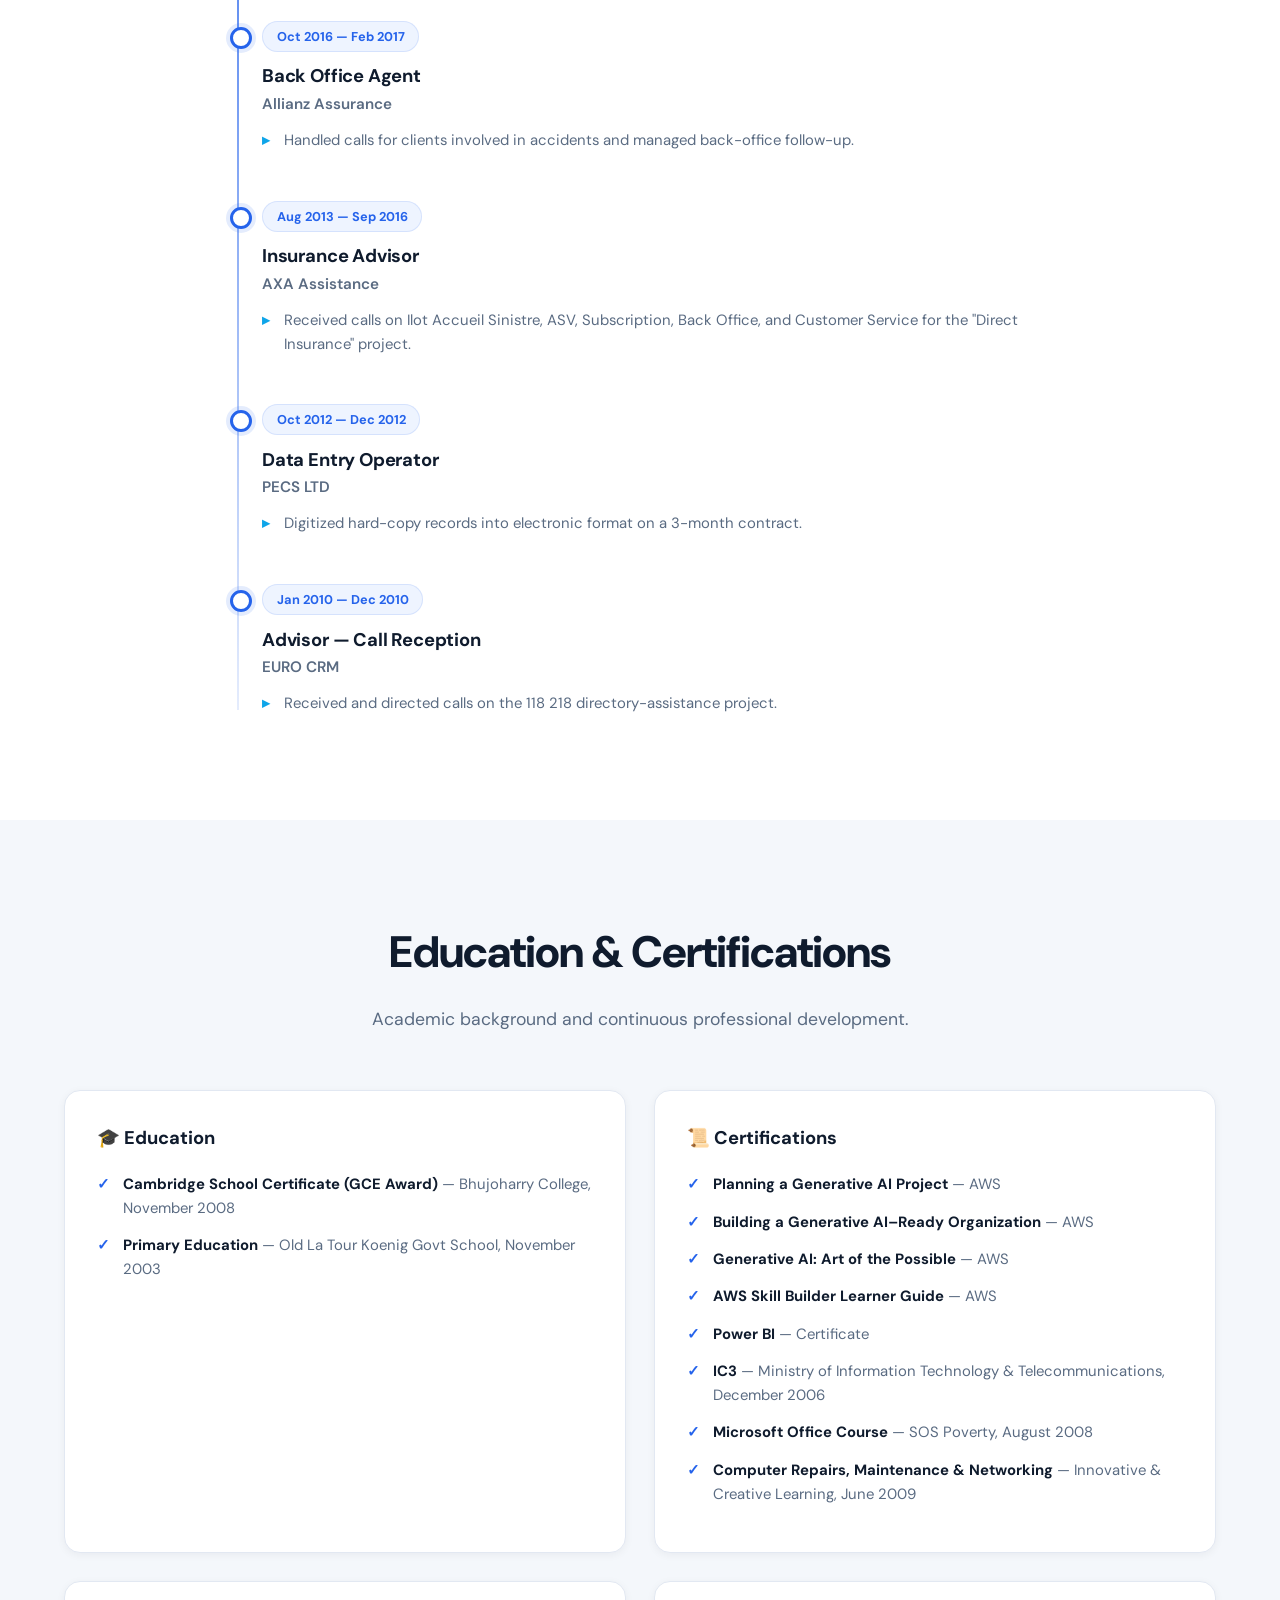
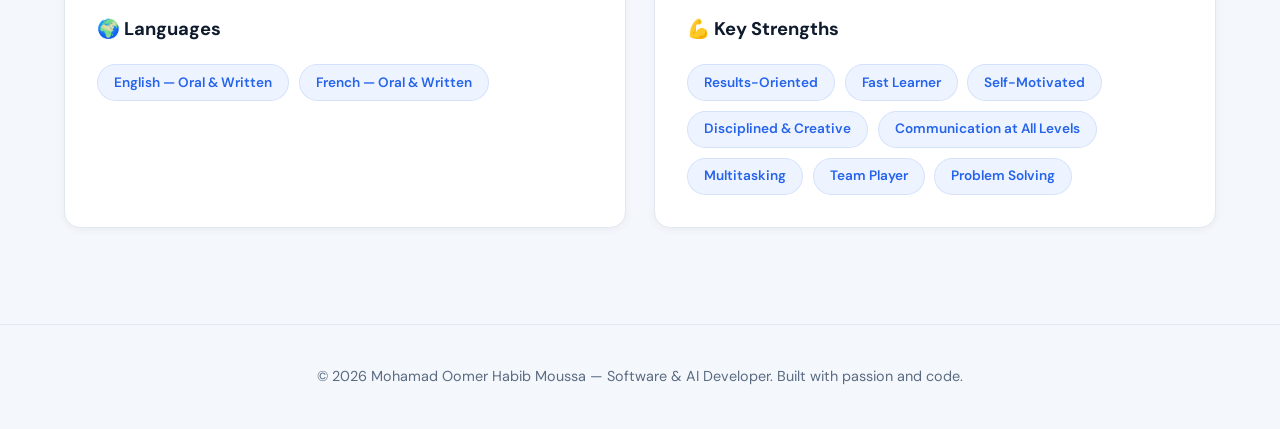
==== commit 9b456536: "Recolor site to Cobalt Professional theme and add Vault Pro screenshots - Swap purple palette for co" ====
--- a/about.html
+++ b/about.html
@@ -28,7 +28,7 @@
     <!-- Page Header -->
     <header class="page-hero">
         <div class="page-hero-content">
-            <h1>About <span class="gradient-text" style="color:#a78bfa;-webkit-text-fill-color:#a78bfa;">Me</span></h1>
+            <h1>About <span class="gradient-text" style="color:#60a5fa;-webkit-text-fill-color:#60a5fa;">Me</span></h1>
             <p>Bridging the gap between hands-on industrial expertise and data-driven software solutions.</p>
         </div>
     </header>
--- a/styles.css
+++ b/styles.css
@@ -5,23 +5,23 @@
 }
 
 :root {
-    /* Hostinger-inspired purple palette */
-    --primary-rgb: 103, 61, 230;
-    --primary: #673de6;
-    --primary-hover: #5a32cc;
-    --primary-soft: #f1edfd;
-    --violet-deep: #2f1c6a;
-    --violet-night: #0e0726;
-    --accent: #8c6ff0;
+    /* Cobalt Professional palette */
+    --primary-rgb: 37, 99, 235;
+    --primary: #2563eb;
+    --primary-hover: #1d4ed8;
+    --primary-soft: #eef4ff;
+    --violet-deep: #12345f;
+    --violet-night: #0b1e3f;
+    --accent: #0ea5e9;
     --bg: #ffffff;
-    --bg-alt: #f6f5fc;
+    --bg-alt: #f4f7fb;
     --bg-card: #ffffff;
-    --text-primary: #1b1830;
-    --text-secondary: #6b6880;
-    --border: #e7e5f2;
-    --shadow-sm: 0 2px 8px rgba(27, 24, 48, 0.05);
-    --shadow-md: 0 10px 30px rgba(47, 28, 106, 0.08);
-    --shadow-lg: 0 20px 50px rgba(47, 28, 106, 0.14);
+    --text-primary: #0f1b2d;
+    --text-secondary: #5a6b82;
+    --border: #e2e8f2;
+    --shadow-sm: 0 2px 8px rgba(15, 27, 45, 0.05);
+    --shadow-md: 0 10px 30px rgba(15, 42, 94, 0.08);
+    --shadow-lg: 0 20px 50px rgba(15, 42, 94, 0.14);
     --radius: 16px;
 }
 
@@ -125,7 +125,7 @@
     justify-content: center;
     padding: 8rem 5% 5rem;
     text-align: center;
-    background: radial-gradient(120% 90% at 50% 0%, #1d123f 0%, var(--violet-night) 55%, #0a0520 100%);
+    background: radial-gradient(120% 90% at 50% 0%, #0d2a5c 0%, var(--violet-night) 55%, #06152e 100%);
     overflow: hidden;
 }
 
@@ -143,7 +143,7 @@
     height: 50vw;
     top: -15vw;
     left: -10vw;
-    background: radial-gradient(circle, rgba(103, 61, 230, 0.55) 0%, transparent 70%);
+    background: radial-gradient(circle, rgba(37, 99, 235, 0.55) 0%, transparent 70%);
 }
 
 .hero::after {
@@ -151,7 +151,7 @@
     height: 40vw;
     bottom: -18vw;
     right: -8vw;
-    background: radial-gradient(circle, rgba(140, 111, 240, 0.35) 0%, transparent 70%);
+    background: radial-gradient(circle, rgba(14, 165, 233, 0.35) 0%, transparent 70%);
 }
 
 .hero-content {
@@ -165,7 +165,7 @@
     position: relative;
     padding: 10rem 5% 4.5rem;
     text-align: center;
-    background: radial-gradient(120% 150% at 50% 0%, #1d123f 0%, var(--violet-night) 75%);
+    background: radial-gradient(120% 150% at 50% 0%, #0d2a5c 0%, var(--violet-night) 75%);
     overflow: hidden;
 }
 
@@ -177,7 +177,7 @@
     top: -22vw;
     left: 50%;
     transform: translateX(-50%);
-    background: radial-gradient(circle, rgba(103, 61, 230, 0.45) 0%, transparent 70%);
+    background: radial-gradient(circle, rgba(37, 99, 235, 0.45) 0%, transparent 70%);
     filter: blur(70px);
     pointer-events: none;
 }
@@ -194,7 +194,7 @@
 }
 
 .page-hero p {
-    color: #b7b1d4;
+    color: #9db4d6;
     font-size: 1.1rem;
     max-width: 600px;
     margin: 0 auto;
@@ -210,7 +210,7 @@
     border-radius: 50px;
     font-size: 0.85rem;
     font-weight: 500;
-    color: #d9d3f7;
+    color: #cfe0f7;
     margin-bottom: 1.75rem;
     animation: fadeInUp 0.8s ease;
 }
@@ -243,11 +243,11 @@
 }
 
 .hero h1 .gradient-text {
-    background: linear-gradient(90deg, #a78bfa, #c4b5fd);
+    background: linear-gradient(90deg, #60a5fa, #93c5fd);
     -webkit-background-clip: text;
     background-clip: text;
     -webkit-text-fill-color: transparent;
-    color: #a78bfa;
+    color: #60a5fa;
     display: block;
     margin-top: 0.4rem;
 }
@@ -258,7 +258,7 @@
 
 .hero-subtitle {
     font-size: clamp(1.05rem, 2vw, 1.3rem);
-    color: #b7b1d4;
+    color: #9db4d6;
     max-width: 620px;
     margin: 0 auto 2.5rem;
     animation: fadeInUp 0.8s ease 0.3s both;
@@ -292,13 +292,13 @@
 .btn-primary {
     background: var(--primary);
     color: #fff;
-    box-shadow: 0 8px 24px rgba(103, 61, 230, 0.35);
+    box-shadow: 0 8px 24px rgba(37, 99, 235, 0.35);
 }
 
 .btn-primary:hover {
     transform: translateY(-2px);
     background: var(--primary-hover);
-    box-shadow: 0 12px 30px rgba(103, 61, 230, 0.45);
+    box-shadow: 0 12px 30px rgba(37, 99, 235, 0.45);
 }
 
 /* Light-background variant of the secondary button */
@@ -401,7 +401,7 @@
 
 .project-card:hover {
     transform: translateY(-6px);
-    border-color: rgba(103, 61, 230, 0.35);
+    border-color: rgba(37, 99, 235, 0.35);
     box-shadow: var(--shadow-lg);
 }
 
@@ -419,7 +419,7 @@
 .tag {
     padding: 0.3rem 0.8rem;
     background: var(--primary-soft);
-    border: 1px solid rgba(103, 61, 230, 0.12);
+    border: 1px solid rgba(37, 99, 235, 0.12);
     border-radius: 20px;
     font-size: 0.78rem;
     color: var(--primary);
@@ -427,15 +427,15 @@
 }
 
 .tag.ml {
-    background: #eef6ff;
-    border-color: rgba(37, 99, 235, 0.12);
-    color: #2563eb;
+    background: #e6faf5;
+    border-color: rgba(13, 148, 136, 0.14);
+    color: #0d9488;
 }
 
 .tag.nlp {
-    background: #fdf0f7;
-    border-color: rgba(219, 39, 119, 0.12);
-    color: #db2777;
+    background: #fff2e6;
+    border-color: rgba(217, 119, 6, 0.14);
+    color: #d97706;
 }
 
 .project-title {
@@ -529,7 +529,7 @@
 
 .contact-box {
     position: relative;
-    background: radial-gradient(120% 120% at 0% 0%, #3b2480 0%, var(--violet-deep) 45%, var(--violet-night) 100%);
+    background: radial-gradient(120% 120% at 0% 0%, #123a7a 0%, var(--violet-deep) 45%, var(--violet-night) 100%);
     border: none;
     border-radius: 28px;
     padding: 4.5rem 2.5rem;
@@ -546,7 +546,7 @@
     height: 30vw;
     top: -10vw;
     right: -8vw;
-    background: radial-gradient(circle, rgba(140, 111, 240, 0.4) 0%, transparent 70%);
+    background: radial-gradient(circle, rgba(14, 165, 233, 0.4) 0%, transparent 70%);
     filter: blur(50px);
     pointer-events: none;
 }
@@ -565,15 +565,15 @@
 }
 
 .contact-box .gradient-text {
-    background: linear-gradient(90deg, #c4b5fd, #ffffff);
+    background: linear-gradient(90deg, #93c5fd, #ffffff);
     -webkit-background-clip: text;
     background-clip: text;
     -webkit-text-fill-color: transparent;
-    color: #c4b5fd;
+    color: #93c5fd;
 }
 
 .contact-text {
-    color: #c5bfe0;
+    color: #b8c8e0;
     margin-bottom: 2rem;
     max-width: 520px;
     margin-left: auto;
@@ -698,7 +698,7 @@
     top: 0;
     width: 100%;
     height: 100%;
-    background-color: rgba(14, 7, 38, 0.55);
+    background-color: rgba(11, 30, 63, 0.55);
     backdrop-filter: blur(6px);
     align-items: center;
     justify-content: center;
@@ -723,7 +723,7 @@
 }
 
 .modal-content::-webkit-scrollbar-thumb {
-    background: rgba(103, 61, 230, 0.4);
+    background: rgba(37, 99, 235, 0.4);
     border-radius: 4px;
 }
 
@@ -782,7 +782,7 @@
 }
 
 .modal-gallery::-webkit-scrollbar-thumb {
-    background: rgba(103, 61, 230, 0.4);
+    background: rgba(37, 99, 235, 0.4);
     border-radius: 4px;
 }
 
@@ -880,7 +880,7 @@
     top: 6px;
     bottom: 6px;
     width: 2px;
-    background: linear-gradient(180deg, var(--primary), rgba(103, 61, 230, 0.12));
+    background: linear-gradient(180deg, var(--primary), rgba(37, 99, 235, 0.12));
 }
 
 .timeline-item {
@@ -902,7 +902,7 @@
     border-radius: 50%;
     background: var(--bg);
     border: 3px solid var(--primary);
-    box-shadow: 0 0 0 4px rgba(103, 61, 230, 0.12);
+    box-shadow: 0 0 0 4px rgba(37, 99, 235, 0.12);
 }
 
 .timeline-date {
@@ -911,7 +911,7 @@
     font-weight: 700;
     color: var(--primary);
     background: var(--primary-soft);
-    border: 1px solid rgba(103, 61, 230, 0.12);
+    border: 1px solid rgba(37, 99, 235, 0.12);
     border-radius: 20px;
     padding: 0.25rem 0.85rem;
     margin-bottom: 0.6rem;
@@ -1012,7 +1012,7 @@
 .cv-pills span {
     padding: 0.4rem 1rem;
     background: var(--primary-soft);
-    border: 1px solid rgba(103, 61, 230, 0.12);
+    border: 1px solid rgba(37, 99, 235, 0.12);
     border-radius: 20px;
     font-size: 0.85rem;
     color: var(--primary);
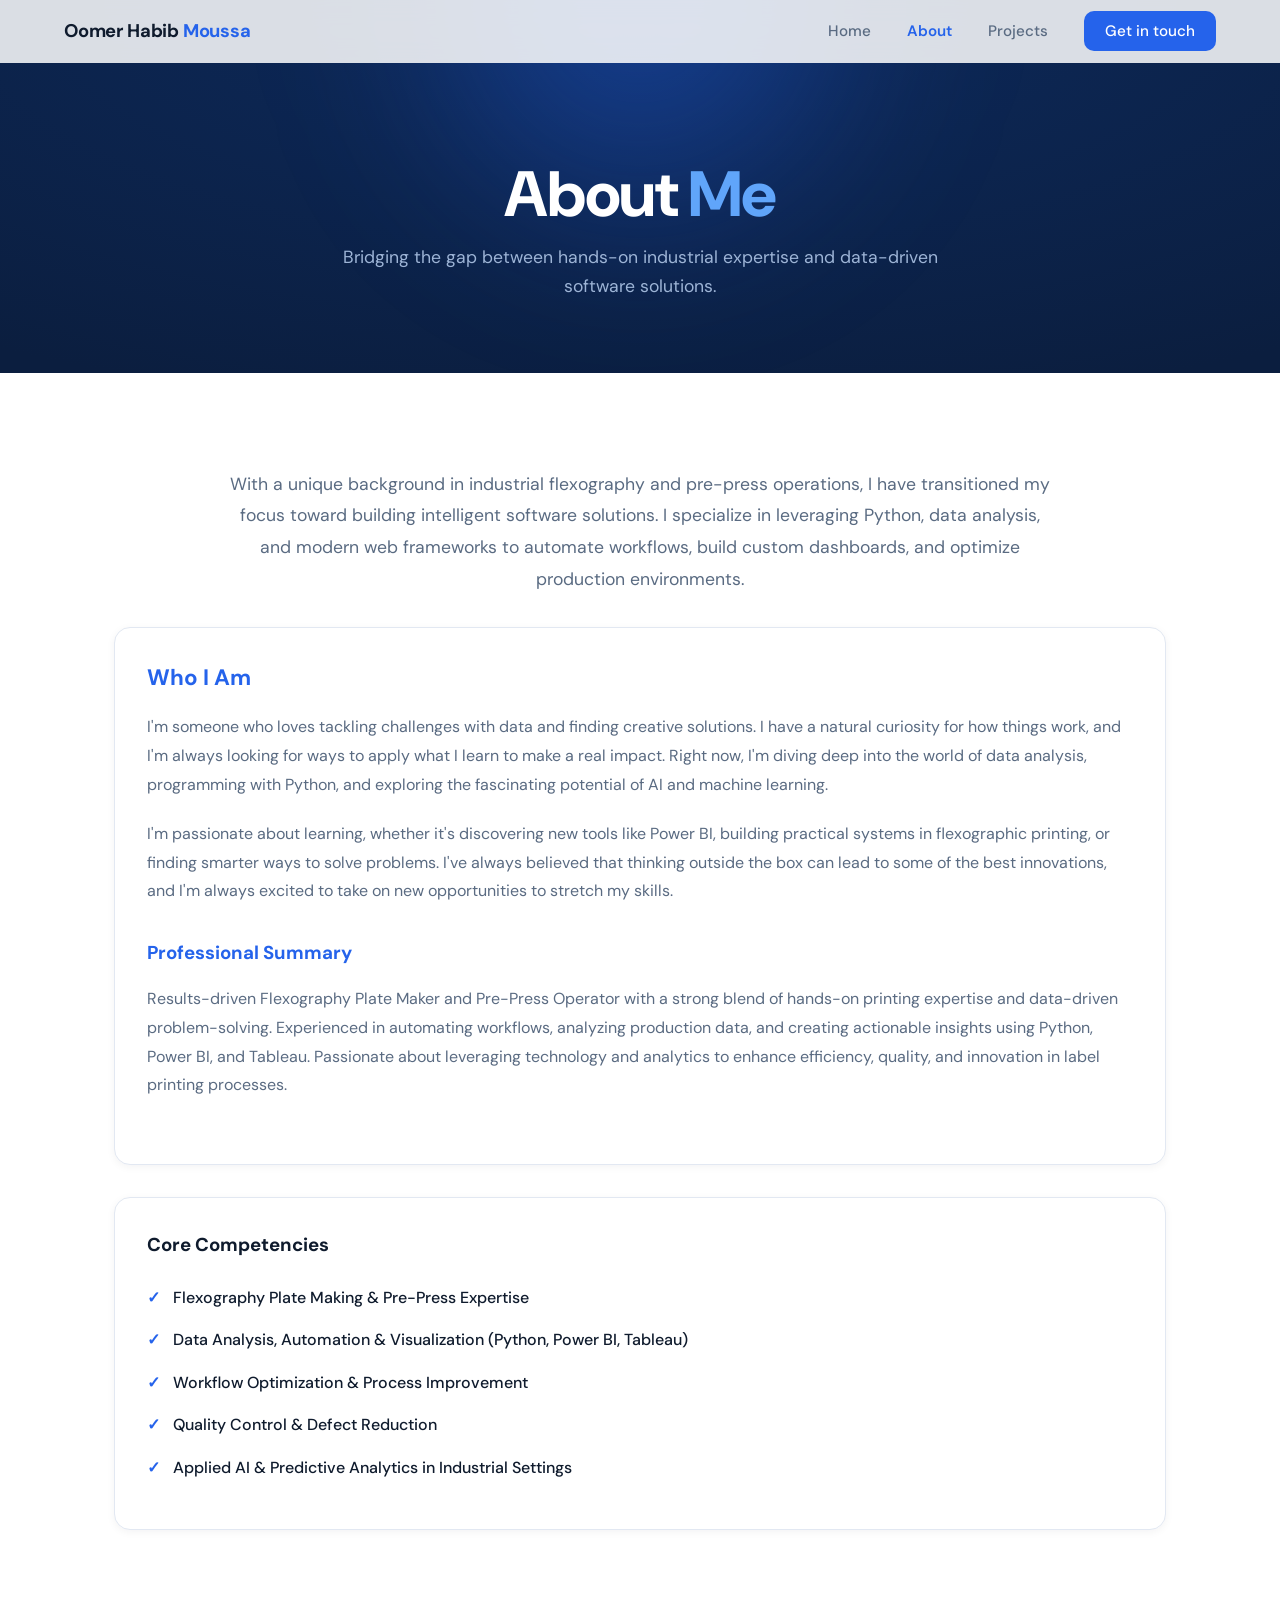
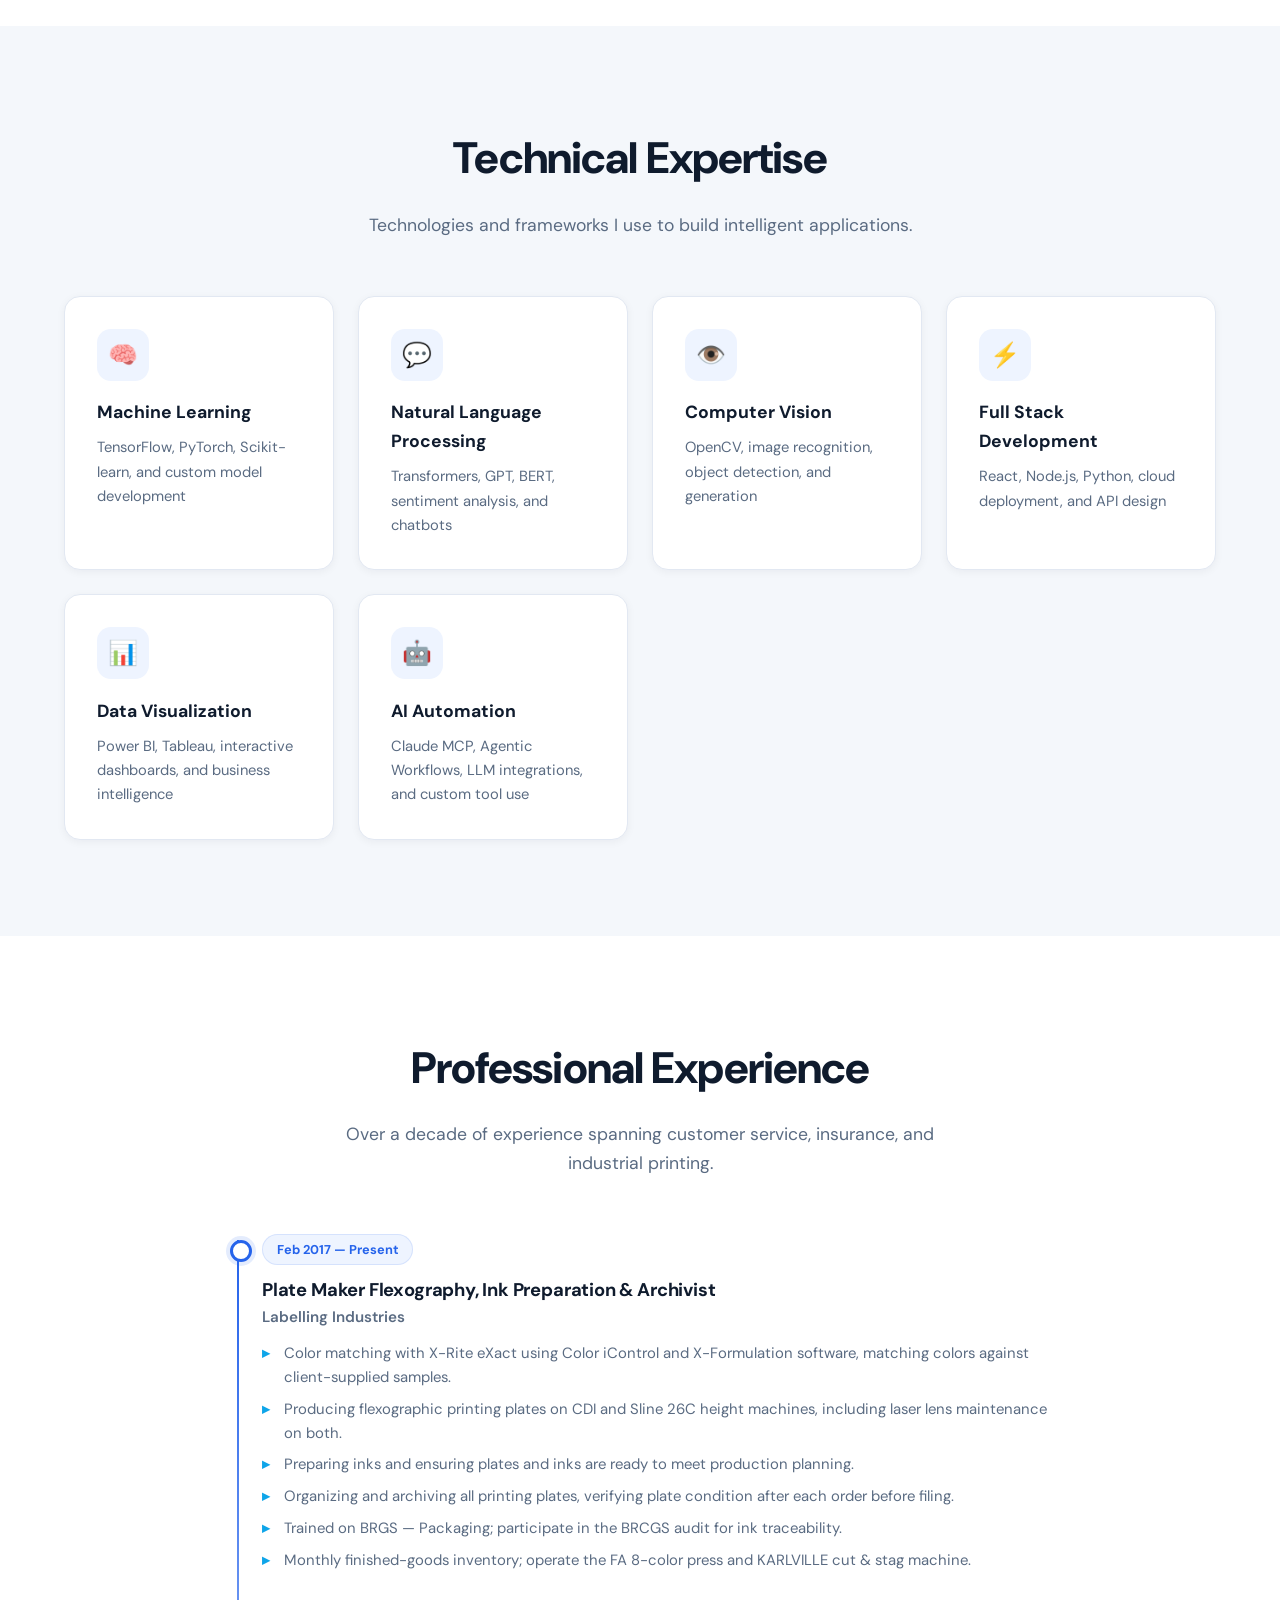
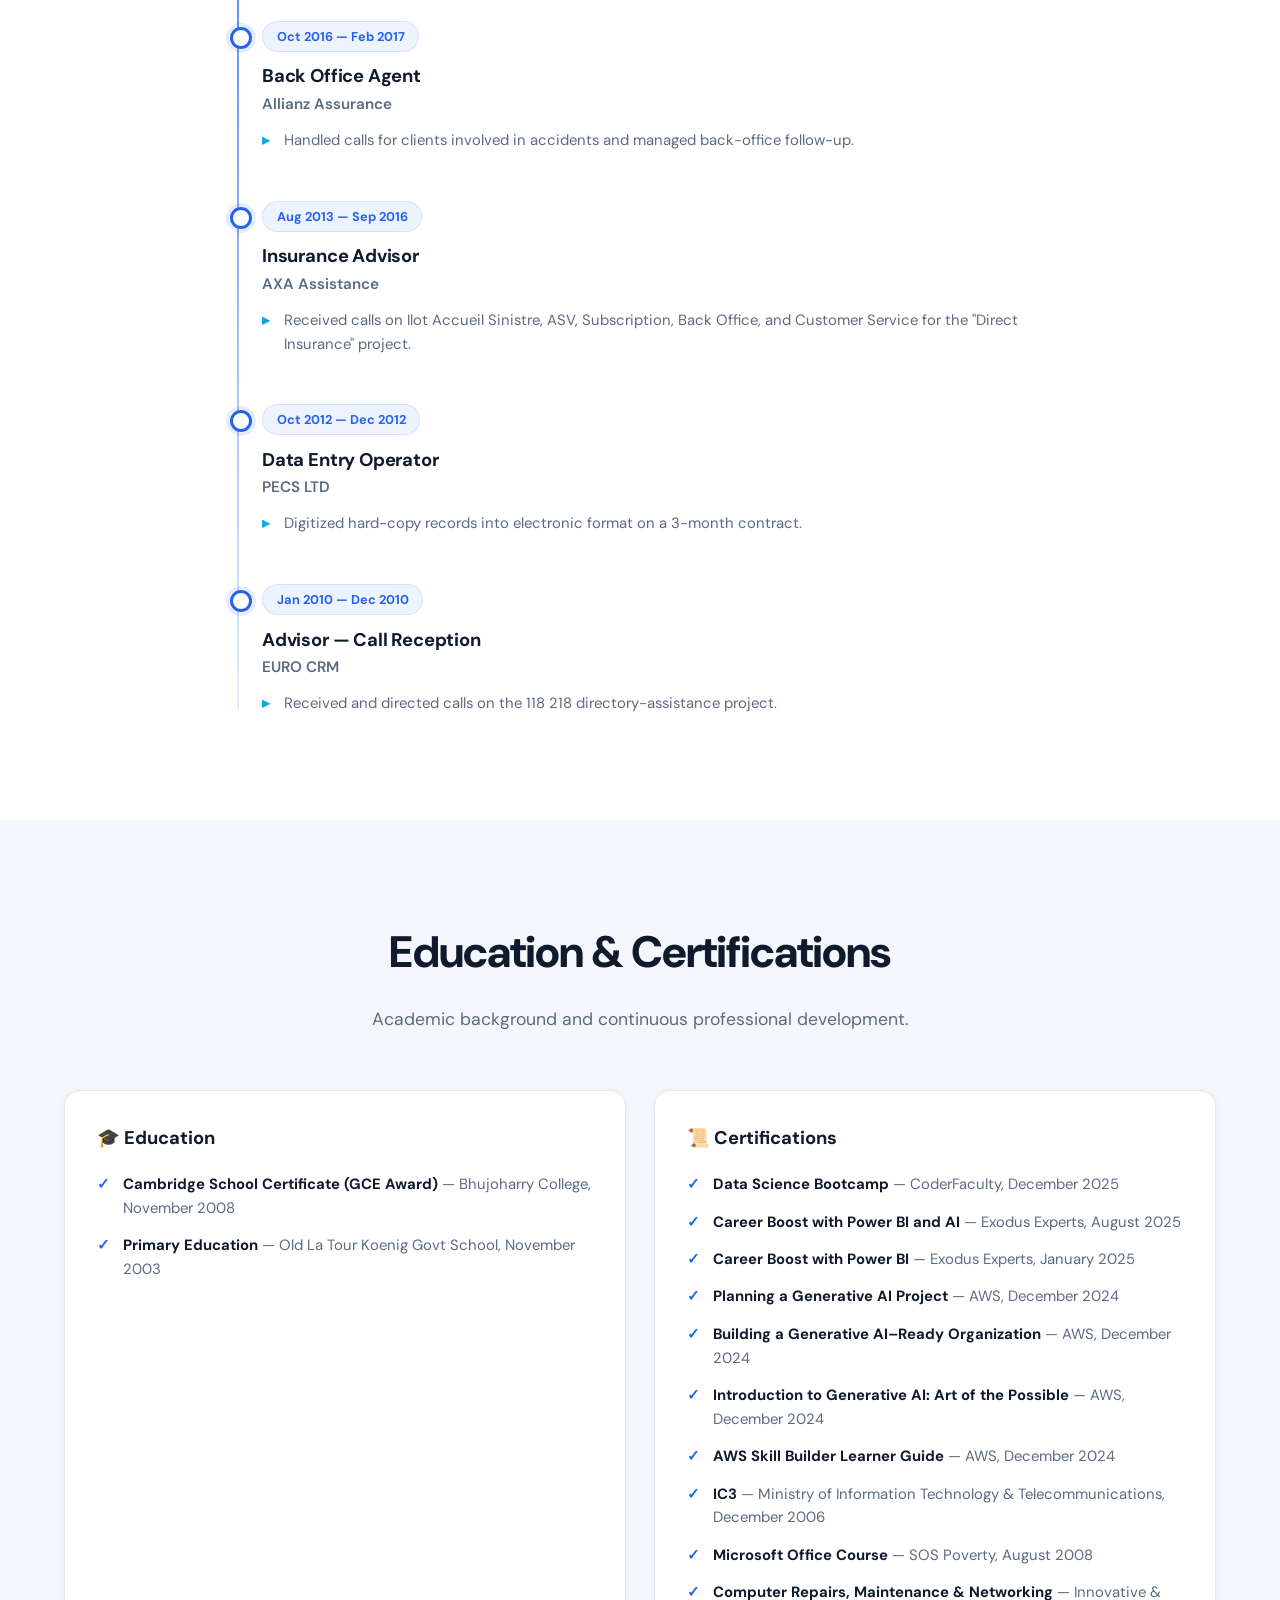
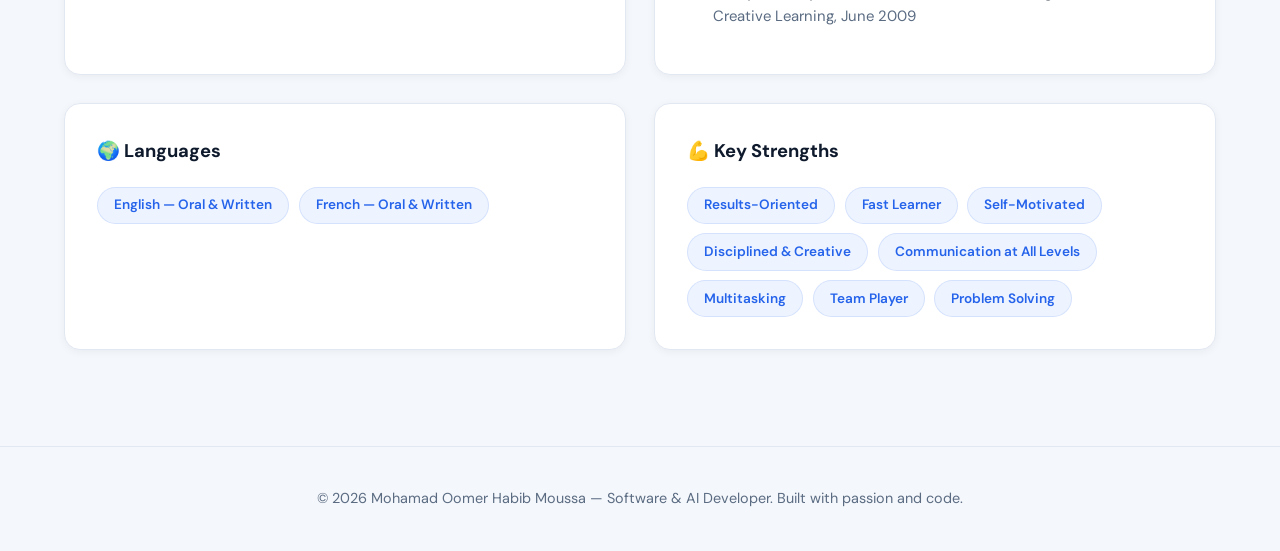
==== commit 2d7545b0: "Update Certifications with dated certificates Add Data Science Bootcamp and Exodus Experts Power BI " ====
--- a/about.html
+++ b/about.html
@@ -207,11 +207,13 @@
                 <div class="cv-card reveal">
                     <h3>📜 Certifications</h3>
                     <ul>
-                        <li><strong>Planning a Generative AI Project</strong> — AWS</li>
-                        <li><strong>Building a Generative AI–Ready Organization</strong> — AWS</li>
-                        <li><strong>Generative AI: Art of the Possible</strong> — AWS</li>
-                        <li><strong>AWS Skill Builder Learner Guide</strong> — AWS</li>
-                        <li><strong>Power BI</strong> — Certificate</li>
+                        <li><strong>Data Science Bootcamp</strong> — CoderFaculty, December 2025</li>
+                        <li><strong>Career Boost with Power BI and AI</strong> — Exodus Experts, August 2025</li>
+                        <li><strong>Career Boost with Power BI</strong> — Exodus Experts, January 2025</li>
+                        <li><strong>Planning a Generative AI Project</strong> — AWS, December 2024</li>
+                        <li><strong>Building a Generative AI–Ready Organization</strong> — AWS, December 2024</li>
+                        <li><strong>Introduction to Generative AI: Art of the Possible</strong> — AWS, December 2024</li>
+                        <li><strong>AWS Skill Builder Learner Guide</strong> — AWS, December 2024</li>
                         <li><strong>IC3</strong> — Ministry of Information Technology &amp; Telecommunications, December 2006</li>
                         <li><strong>Microsoft Office Course</strong> — SOS Poverty, August 2008</li>
                         <li><strong>Computer Repairs, Maintenance &amp; Networking</strong> — Innovative &amp; Creative Learning, June 2009</li>
